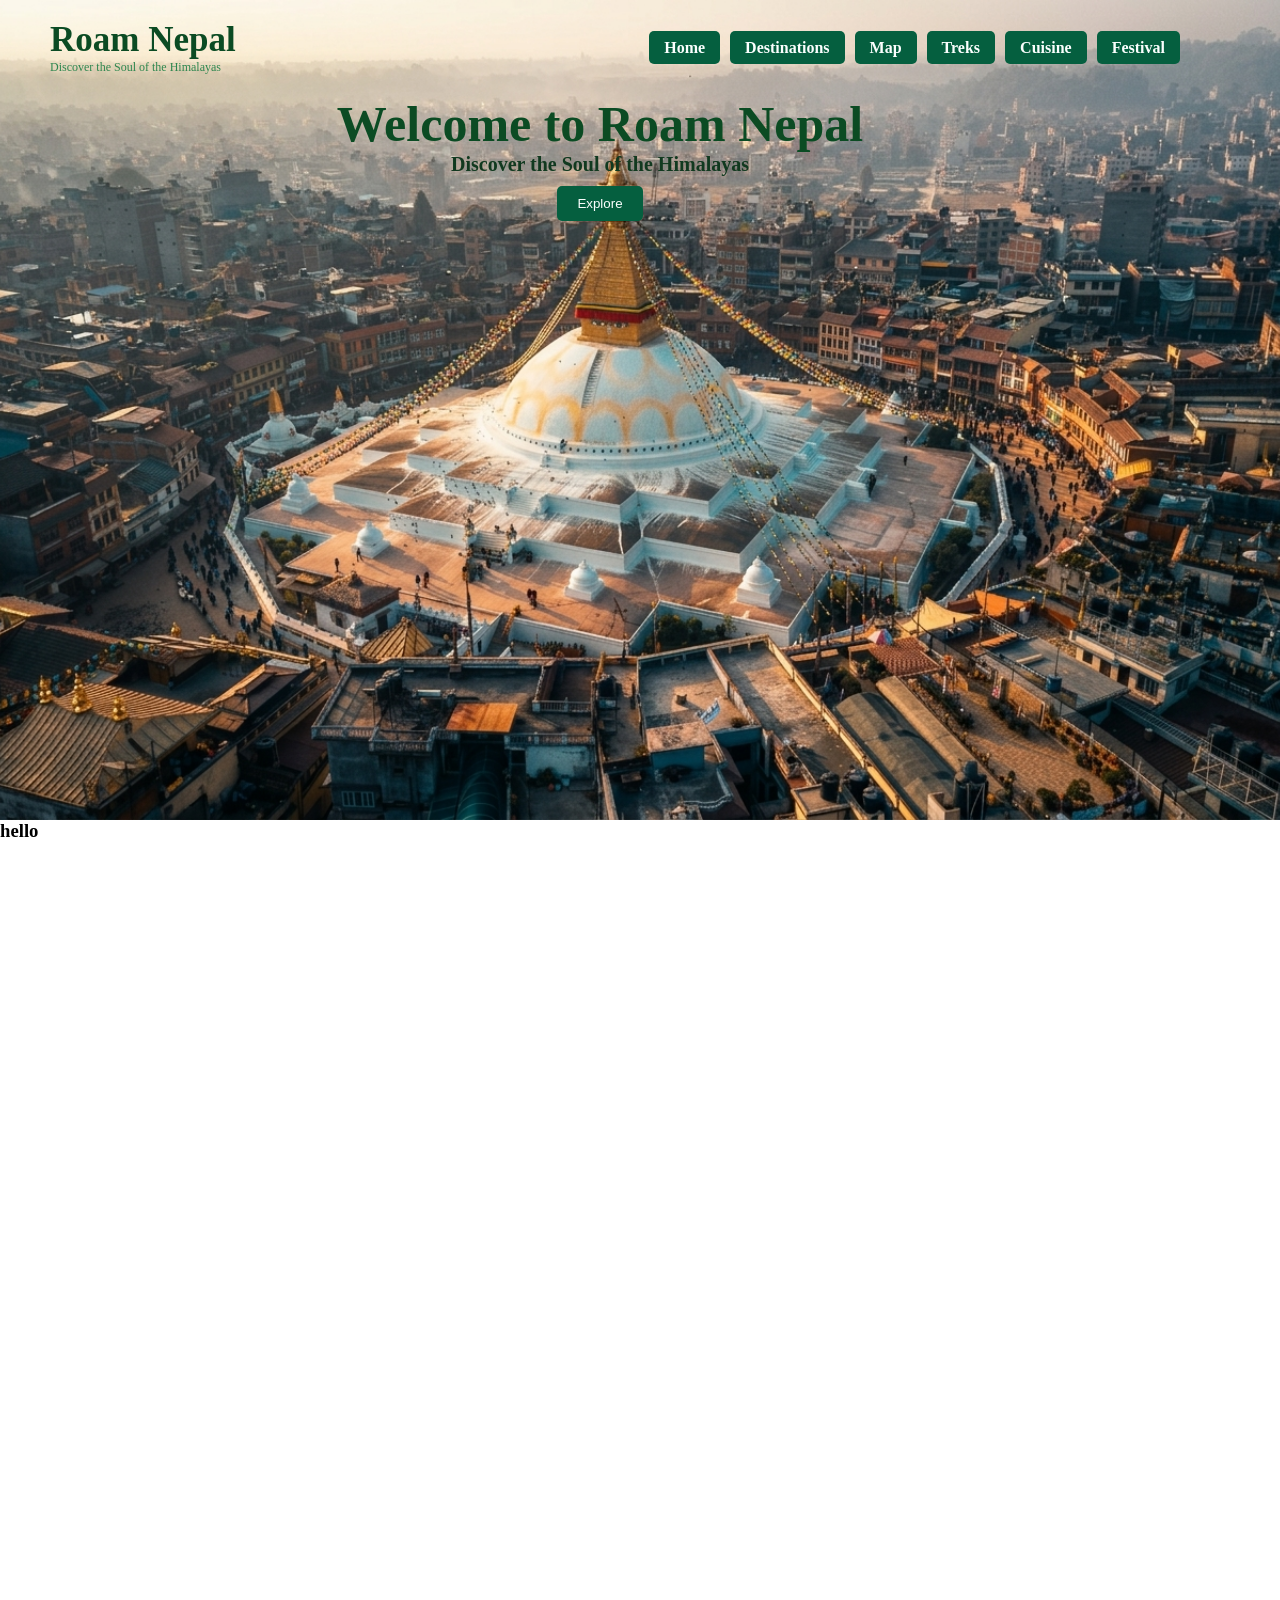
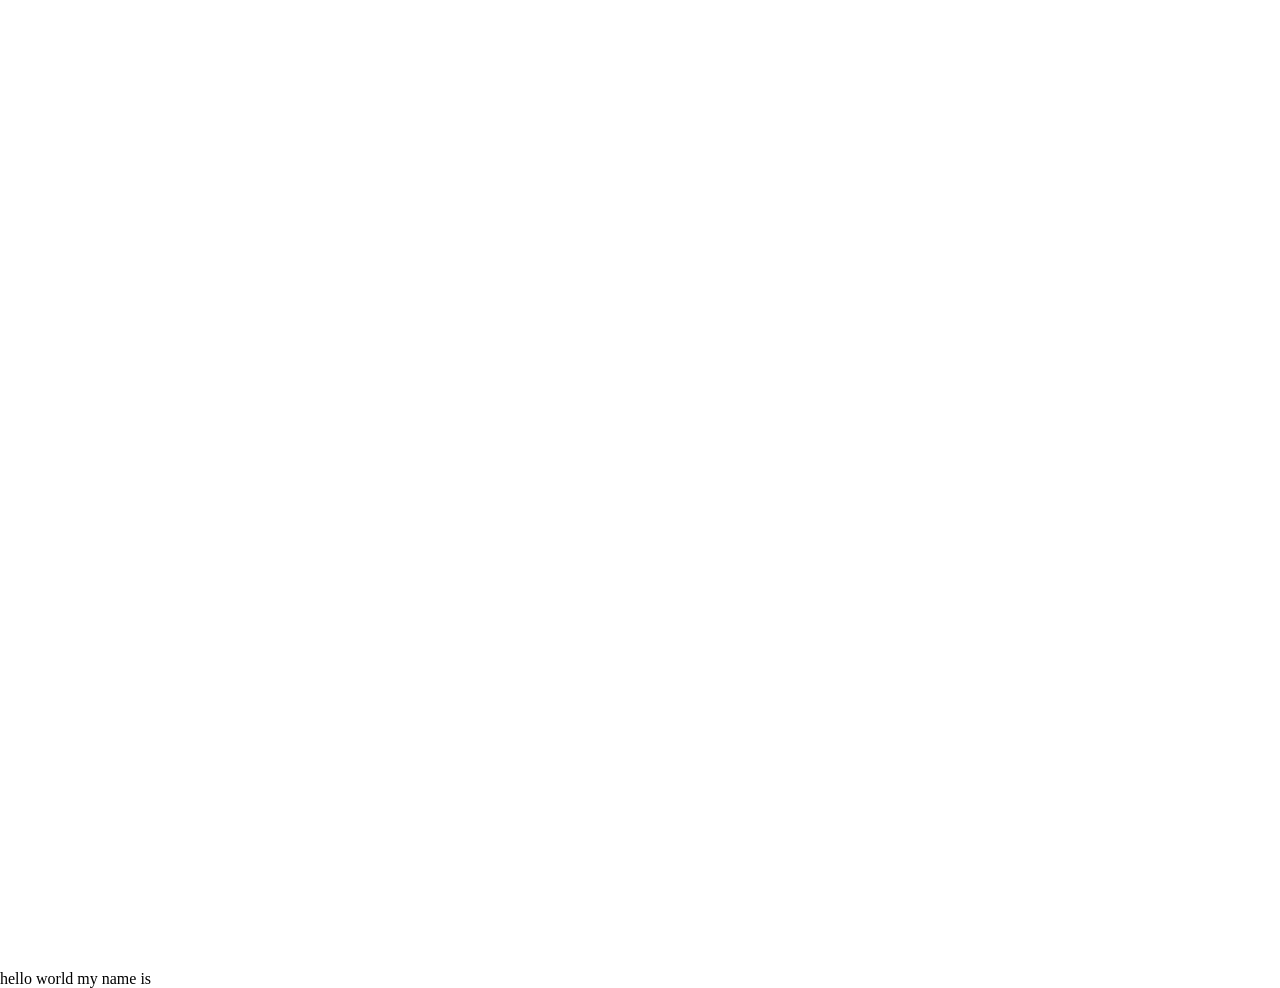
==== index.html @ da7bcc4a "hero section done" ====
<html lang="en">

<head>
  <meta charset="UTF-8">
  <meta name="viewport" content="width=device-width, initial-scale=1.0">
  <title>Roam Nepal</title>
  <link rel="stylesheet" href="style.css">
</head>

<body>
  <main class="Main-section">

    <section class="Nav">

      <nav>
        <div class="Nav_title">
          <h1 class="Nav_title_Name">Roam Nepal</h1>
          <p class="Nav_title_description">Discover the Soul of the Himalayas</p>
        </div>
        <div class="Nav_links_container">
          <ul class="Nav_links">
            <li class="link"><a href="#">Home</a></li>
            <li class="link"><a href="#">Destinations</a></li>
            <li class="link"><a href="#">Map</a></li>
            <li class="link"> <a href="#">Treks</a></li>
            <li class="link"><a href="#">Cuisine</a></li>
            <li class="link"><a href="#">Festival</a></li>
          </ul>
        </div>
      </nav>

    </section>
    <section class="Hero_section">
      <div class="Hero_section_content">
        <h1 class="Hero_section_title">Welcome to Roam Nepal</h1>
        <p class="Hero_section_description">Discover the Soul of the Himalayas</p>
        <button class="Explore_button">Explore</button>

      </div>


    </section>

  </main>


     

  <section class="category">
    <div>
      <h3>hello</h3>
      

    </div>

  </section>
  <br> <br> <br> <br>
  <br> <br> <br> <br>
  <br> <br> <br> <br>
  <br> <br> <br> <br>

  <br> <br> <br> <br>
  <br> <br> <br> <br>
  <br> <br> <br> <br>
  <br> <br> <br> <br>

  <br> <br> <br> <br>
  <br> <br> <br> <br>
  <br> <br> <br> <br>
  <br> <br> <br> <br>

  <br> <br> <br> <br>
  <br> <br> <br> <br>
  <br> <br> <br> <br>
  <br> <br> <br> <br>


  <br> <br> <br> <br>
  <br> <br> <br> <br>
  <br> <br> <br> <br>
  <br> <br> <br> <br>

  <br> <br> <br> <br>
  <br> <br> <br> <br>
  <br> <br> <br> <br>
  <br> <br> <br> <br>
  <p> hello world my name is</p>
</body>

</html>
---- style.css ----
* {
    margin: 0;
    padding: 0;
    box-sizing: border-box;
}
body {
    
    
}
.Main-section{
    background-image: url(images/Gemini_Generated_Image_9p3tyl9p3tyl9p3t.png);
        background-size: cover;
        background-position: center;
         height: 820px;
        

        
       
}
nav {
     display: flex;
     justify-content: space-between;
     align-items: center;
     padding: 20px 50px;

 }
 .Nav_title{
    display: flex;
    flex-direction: column;
    align-items: left;
    gap: 0px;
  
     

 }
 .Nav_title_Name {
     font-size: 35px;
     color: #0b4b23;
 }

 .Nav_title_description {
  
     font-size: 12px;
     color: #2d864e;
 }


 .Nav_links {
     display: flex;
     gap: 10px;
     list-style: none;
     padding-right: 50px;
 }

 .Nav_links a {
     font-weight: bold;
     padding: 8px 15px;
     background-color: #055f3f;
     color: #fbfffe;
     text-decoration: none;
     border-radius: 5px;
     transition: 0.5s;
 }

 .Nav_links a:hover {
    color: #5caa79;
     background-color: #034931;
 }
 .Hero_section {
     display: flex;
     flex-direction: column;
     align-items: center;
     justify-content: center;
     
     max-width: 1200px;
     
    
 }
 .Hero_section_title {
     font-size: 50px;
     color: #0b4b23;
     text-align: center;
     margin-bottom: 0px;
     font-weight: bold;
 }
 .Hero_section_description {
     font-size: 20px;
    font-weight: bold;
     color: #11391f;
     text-align: center;
     margin-bottom: 10px;
 }
 .Hero_section_content {
     display: flex;
     flex-direction: column;
     align-items: center;
     gap: 0px;
 }
.Explore_button {
     padding: 10px 20px;
    button-size: 20px;
     background-color: #055f3f;
     color: #fbfffe;
     border: none;
     border-radius: 5px;
     cursor: pointer;
     transition: 0.5s;
 }

 .Explore_button:hover {
    color: #5caa79;
     background-color: #034931;
 }
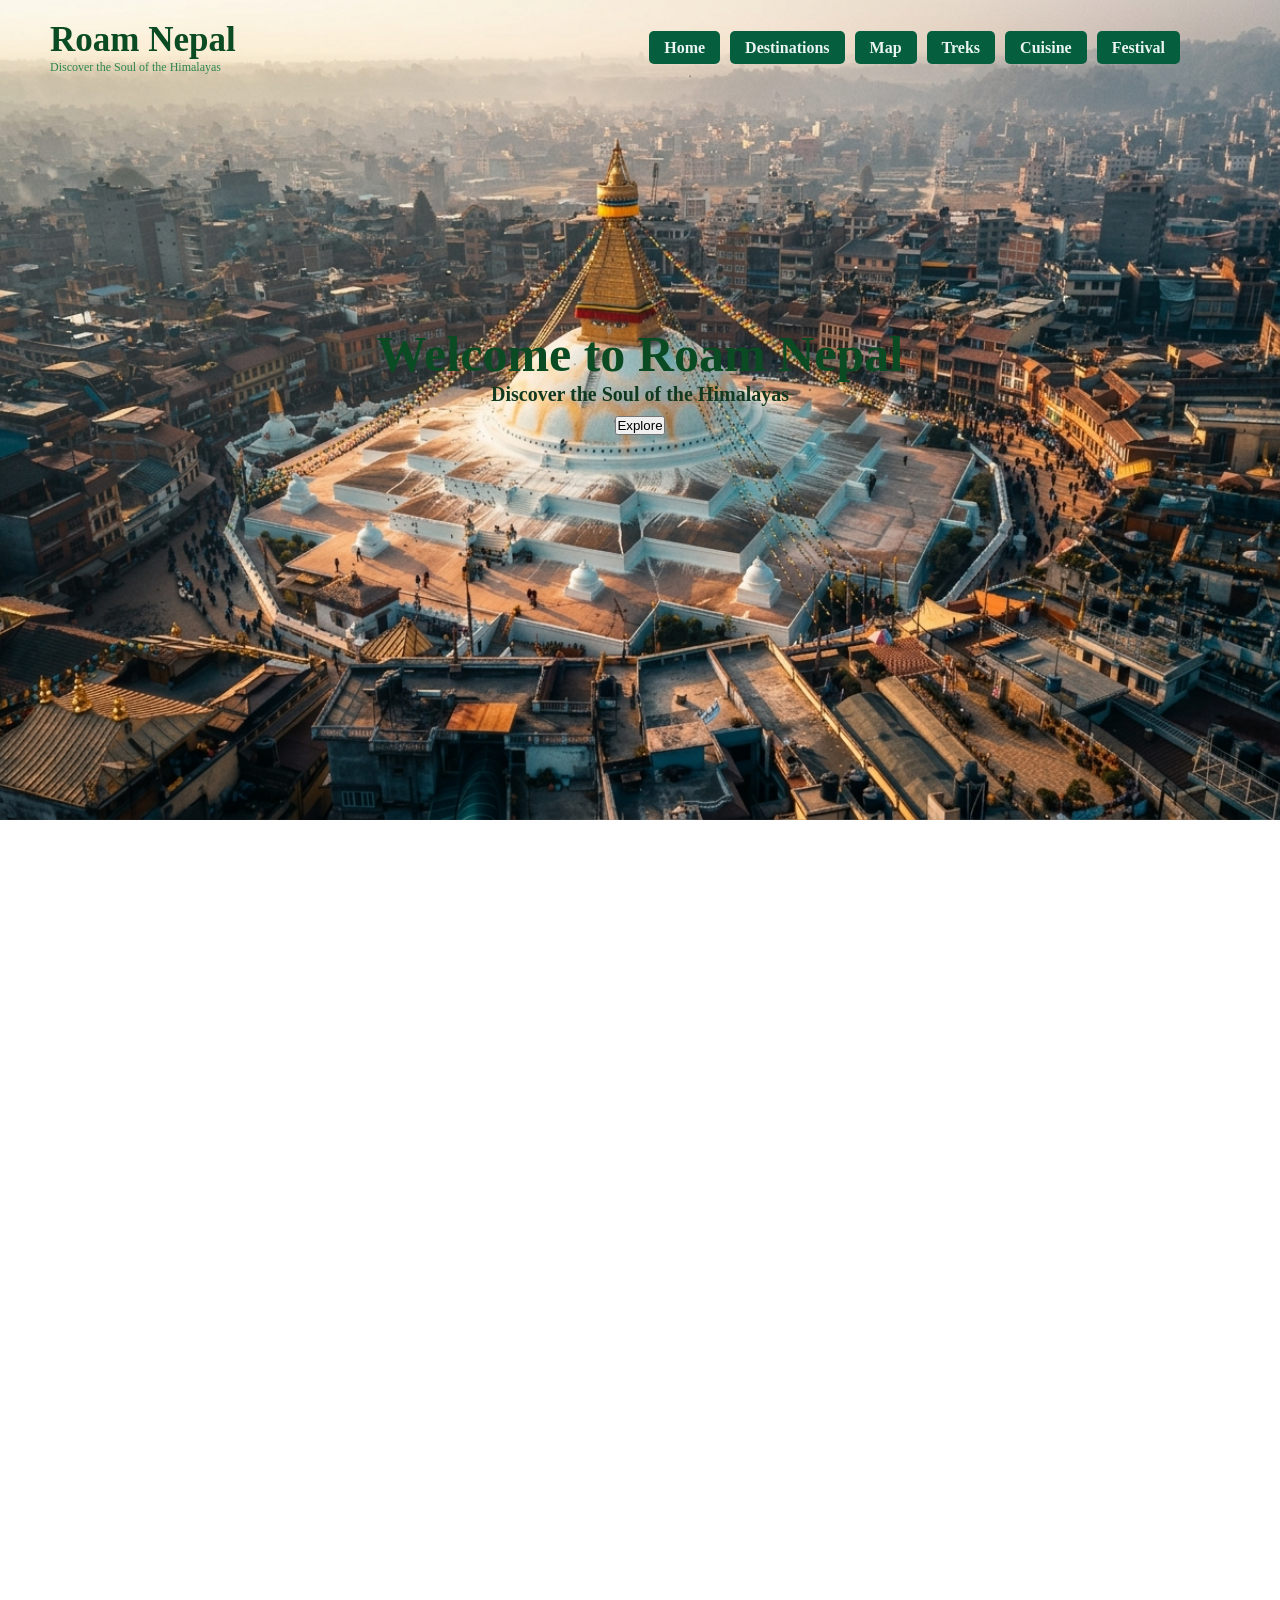
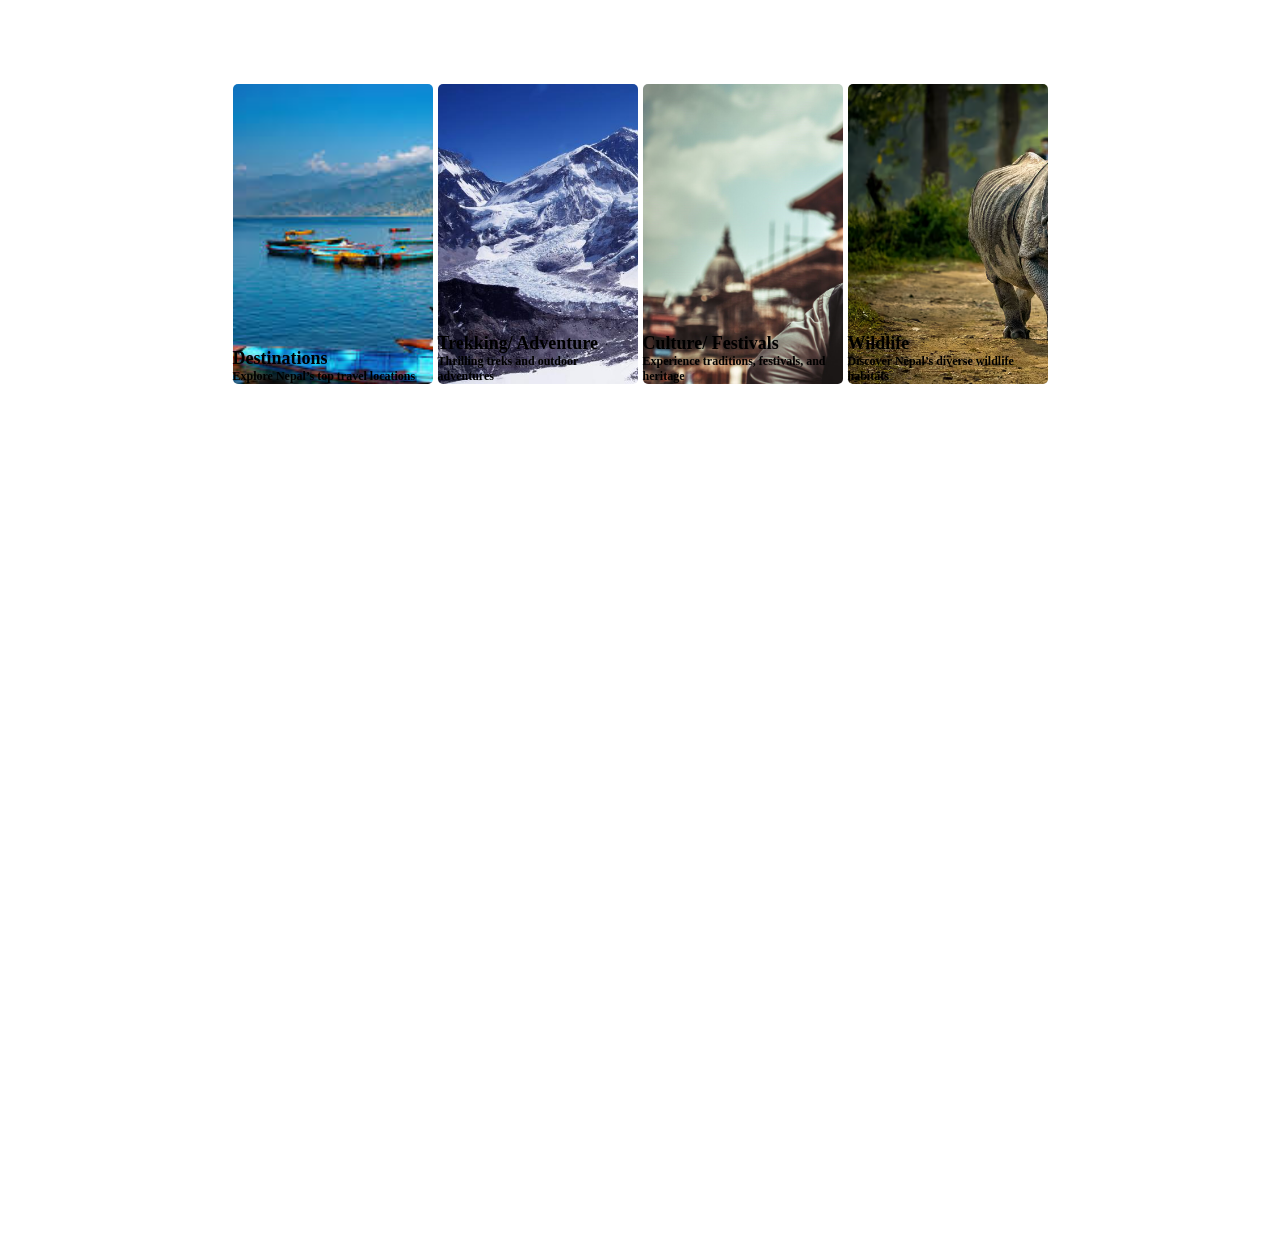
==== commit 6576362f: "categories...." ====
--- a/index.html
+++ b/index.html
@@ -8,14 +8,14 @@
 </head>
 
 <body>
-  <main class="Main-section">
+  <main class="main-section">
 
-    <section class="Nav">
+    <section class="nav">
 
       <nav>
-        <div class="Nav_title">
-          <h1 class="Nav_title_Name">Roam Nepal</h1>
-          <p class="Nav_title_description">Discover the Soul of the Himalayas</p>
+        <div class="nav_title">
+          <h1 class="nav_title_name">Roam Nepal</h1>
+          <p class="nav_title_description">Discover the Soul of the Himalayas</p>
         </div>
         <div class="Nav_links_container">
           <ul class="Nav_links">
@@ -30,61 +30,83 @@
       </nav>
 
     </section>
-    <section class="Hero_section">
-      <div class="Hero_section_content">
-        <h1 class="Hero_section_title">Welcome to Roam Nepal</h1>
-        <p class="Hero_section_description">Discover the Soul of the Himalayas</p>
-        <button class="Explore_button">Explore</button>
+    <section class="hero_section">
+      <div class="hero_section_content">
+        <h1 class="hero_section_title">Welcome to Roam Nepal</h1>
+        <p class="hero_section_description">Discover the Soul of the Himalayas</p>
+        <button class="hxplore_button">Explore</button>
 
       </div>
+    </section>
+  </main>
+      <br> <br> <br> <br>
+    <br> <br> <br> <br>
+    <br> <br> <br> <br>
+    <br> <br> <br> <br>
+
+    <br> <br> <br> <br>
+    <br> <br> <br> <br>
+    <br> <br> <br> <br>
+    <br> <br> <br> <br>
+
+    <br> <br> <br> <br>
+    <br> <br> <br> <br>
+    <br> <br> <br> <br>
+    <br> <br> <br> <br>
+
+   
+
+   <section class="explore_by_category">
+      <div class="category_1">
+        <div class="category_text">
+          <h1> Destinations</h1>
+          <p> Explore Nepal’s top travel locations</p>
 
 
+        </div>
+        
+      </div>
+      <div class="category_2">
+        <div class="category_text">
+           <h1>Trekking/ Adventure</h1>
+           <p> Thrilling treks and outdoor adventures </p>
+
+        </div>
+       
+      </div>
+      <div class="category_3">
+        <div class="category_text">
+          <h1> Culture/ Festivals </h1>
+          <p>Experience traditions, festivals, and heritage</p>
+
+        </div>
+        
+      </div>
+      <div class="category_4">
+        <div class="category_text">
+          <h1> Wildlife </h1>
+          <p> Discover Nepal’s diverse wildlife habitats</p>
+
+        </div>
+        
+      </div>
+
     </section>
+          <br> <br> <br> <br>
+    <br> <br> <br> <br>
+    <br> <br> <br> <br>
+    <br> <br> <br> <br>
 
-  </main>
+    <br> <br> <br> <br>
+    <br> <br> <br> <br>
+    <br> <br> <br> <br>
+    <br> <br> <br> <br>
 
+    <br> <br> <br> <br>
+    <br> <br> <br> <br>
+    <br> <br> <br> <br>
+    <br> <br> <br> <br>
 
-     
-
-  <section class="category">
-    <div>
-      <h3>hello</h3>
-      
-
-    </div>
-
-  </section>
-  <br> <br> <br> <br>
-  <br> <br> <br> <br>
-  <br> <br> <br> <br>
-  <br> <br> <br> <br>
-
-  <br> <br> <br> <br>
-  <br> <br> <br> <br>
-  <br> <br> <br> <br>
-  <br> <br> <br> <br>
-
-  <br> <br> <br> <br>
-  <br> <br> <br> <br>
-  <br> <br> <br> <br>
-  <br> <br> <br> <br>
-
-  <br> <br> <br> <br>
-  <br> <br> <br> <br>
-  <br> <br> <br> <br>
-  <br> <br> <br> <br>
-
-
-  <br> <br> <br> <br>
-  <br> <br> <br> <br>
-  <br> <br> <br> <br>
-  <br> <br> <br> <br>
-
-  <br> <br> <br> <br>
-  <br> <br> <br> <br>
-  <br> <br> <br> <br>
-  <br> <br> <br> <br>
-  <p> hello world my name is</p>
 </body>
 
 </html>
--- a/style.css
+++ b/style.css
@@ -9,7 +9,7 @@
     
     
 }
-.Main-section{
+.main-section{
     background-image: url(images/Gemini_Generated_Image_9p3tyl9p3tyl9p3t.png);
         background-size: cover;
         background-position: center;
@@ -26,7 +26,7 @@
      padding: 20px 50px;
 
  }
- .Nav_title{
+ .nav_title{
     display: flex;
     flex-direction: column;
     align-items: left;
@@ -35,83 +35,135 @@
      
 
  }
- .Nav_title_Name {
+ .nav_title_name {
      font-size: 35px;
      color: #0b4b23;
  }
 
- .Nav_title_description {
+ .nav_title_description {
   
      font-size: 12px;
      color: #2d864e;
  }
 
 
- .Nav_links {
+ .nav_links {
      display: flex;
      gap: 10px;
      list-style: none;
      padding-right: 50px;
  }
 
- .Nav_links a {
+ .nav_links a {
      font-weight: bold;
      padding: 8px 15px;
      background-color: #055f3f;
-     color: #fbfffe;
+     color: #eaf5f3;
      text-decoration: none;
      border-radius: 5px;
      transition: 0.5s;
  }
 
- .Nav_links a:hover {
-    color: #5caa79;
+ .nav_links a:hover {
+    color: #000502;
      background-color: #034931;
  }
- .Hero_section {
+ .hero_section {
      display: flex;
      flex-direction: column;
      align-items: center;
      justify-content: center;
-     
+     padding: 230px;
      max-width: 1200px;
+     margin: auto;
      
     
  }
- .Hero_section_title {
+ .hero_section_title {
      font-size: 50px;
      color: #0b4b23;
      text-align: center;
      margin-bottom: 0px;
      font-weight: bold;
  }
- .Hero_section_description {
+ .hero_section_description {
      font-size: 20px;
     font-weight: bold;
      color: #11391f;
      text-align: center;
      margin-bottom: 10px;
  }
- .Hero_section_content {
+ .hero_section_content {
      display: flex;
      flex-direction: column;
      align-items: center;
      gap: 0px;
  }
-.Explore_button {
+.explore_button {
      padding: 10px 20px;
-    button-size: 20px;
+    
      background-color: #055f3f;
-     color: #fbfffe;
+     color: #c8ece2;
      border: none;
      border-radius: 5px;
      cursor: pointer;
      transition: 0.5s;
  }
 
- .Explore_button:hover {
+ .explore_button:hover {
     color: #5caa79;
      background-color: #034931;
  }
+.explore_by_category{
+    display: grid;
+    grid-template-columns: 200px 200px 200px 200px;
+    height: 300px;
+    gap: 5px;
+    max-width: 1200px;
+    margin: auto;
+    justify-content: center;
 
+}
 
+.category_1{
+    position: relative;
+
+    background-image: url(images/destination.jpeg) ;
+    background-size: cover;
+    background-repeat: no-repeat;
+    border-radius: 5px;
+
+}
+.category_2{
+    position: relative;
+
+    background-image: url(images/Mountain.jpg);
+    background-size: cover;
+    background-repeat: no-repeat;
+    border-radius: 5px;
+
+}
+.category_3{
+    position: relative;
+    background-image: url(images/culture\ and\ heritage...jpg);
+    background-size: cover;
+    background-repeat: no-repeat;
+    border-radius: 5px;
+}
+.category_4{
+    position: relative;
+      background-image: url(images/Wildlife\ &\ Nature.avif);
+    background-size: cover;
+    background-repeat: no-repeat;
+    border-radius: 5px;
+    
+}
+.category_text{
+    position: absolute;
+    justify-content: center;
+    bottom: 0px;
+    color: z#9f6050;
+    font-weight: bold;
+    font-size: 12px;
+    
+}
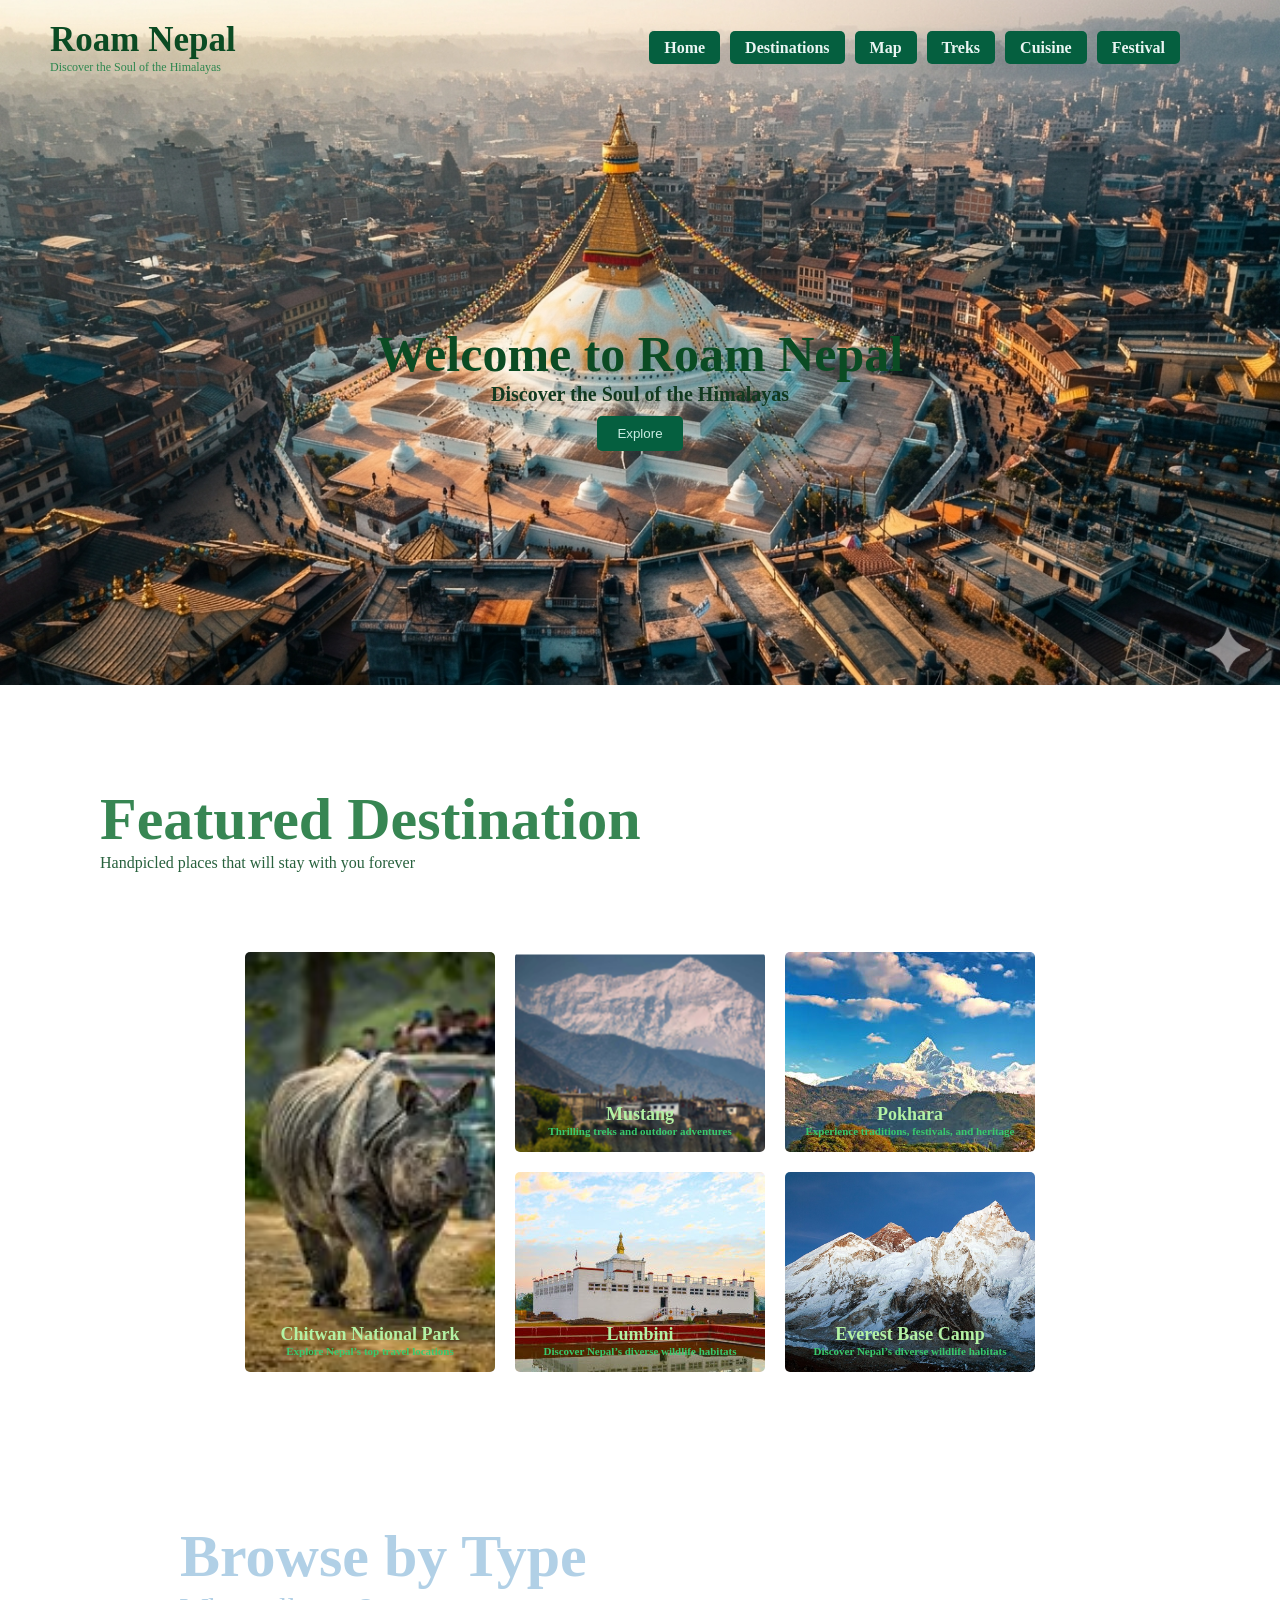
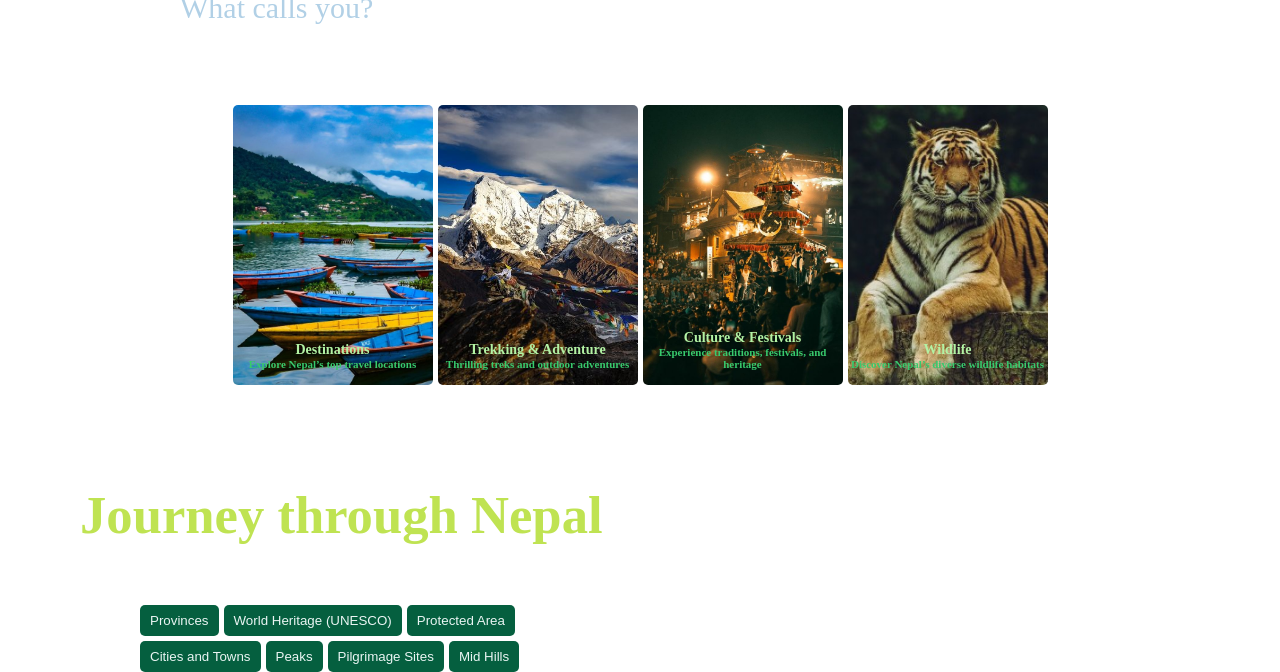
==== commit d4568900: "featured destinations and journey through nepal section" ====
--- a/index.html
+++ b/index.html
@@ -17,8 +17,8 @@
           <h1 class="nav_title_name">Roam Nepal</h1>
           <p class="nav_title_description">Discover the Soul of the Himalayas</p>
         </div>
-        <div class="Nav_links_container">
-          <ul class="Nav_links">
+        <div class="nav_links_container">
+          <ul class="nav_links">
             <li class="link"><a href="#">Home</a></li>
             <li class="link"><a href="#">Destinations</a></li>
             <li class="link"><a href="#">Map</a></li>
@@ -34,78 +34,142 @@
       <div class="hero_section_content">
         <h1 class="hero_section_title">Welcome to Roam Nepal</h1>
         <p class="hero_section_description">Discover the Soul of the Himalayas</p>
-        <button class="hxplore_button">Explore</button>
+        <button class="explore_button">Explore</button>
 
       </div>
     </section>
   </main>
-      <br> <br> <br> <br>
-    <br> <br> <br> <br>
-    <br> <br> <br> <br>
-    <br> <br> <br> <br>
 
-    <br> <br> <br> <br>
-    <br> <br> <br> <br>
-    <br> <br> <br> <br>
-    <br> <br> <br> <br>
 
-    <br> <br> <br> <br>
-    <br> <br> <br> <br>
-    <br> <br> <br> <br>
-    <br> <br> <br> <br>
+  </section>
+  <section class="featured_destinations_container">
+    <div class="featured_destination_main_text">
+      <h1>
+        Featured Destination
+      </h1>
+      <p> Handpicled places that will stay with you forever </p>
 
-   
+    </div>
+    <div class="featured_destinations">
 
-   <section class="explore_by_category">
-      <div class="category_1">
-        <div class="category_text">
-          <h1> Destinations</h1>
+      <div class="featured_destinations_1">
+        <div class="featured_destinations_text">
+          <h1> Chitwan National Park</h1>
           <p> Explore Nepal’s top travel locations</p>
 
 
         </div>
-        
+
       </div>
-      <div class="category_2">
-        <div class="category_text">
-           <h1>Trekking/ Adventure</h1>
-           <p> Thrilling treks and outdoor adventures </p>
+      <div class="featured_destinations_2">
+        <div class="featured_destinations_text">
+          <h1>Mustang</h1>
+          <p> Thrilling treks and outdoor adventures </p>
 
         </div>
-       
+
       </div>
-      <div class="category_3">
-        <div class="category_text">
-          <h1> Culture/ Festivals </h1>
+      <div class="featured_destinations_3">
+        <div class="featured_destinations_text">
+          <h1> Pokhara </h1>
           <p>Experience traditions, festivals, and heritage</p>
 
         </div>
-        
+
       </div>
-      <div class="category_4">
-        <div class="category_text">
-          <h1> Wildlife </h1>
+      <div class="featured_destinations_4">
+        <div class="featured_destinations_text">
+          <h1> Lumbini </h1>
           <p> Discover Nepal’s diverse wildlife habitats</p>
 
         </div>
-        
+
+      </div>
+      <div class="featured_destinations_5">
+        <div class="featured_destinations_text">
+          <h1> Everest Base Camp </h1>
+          <p> Discover Nepal’s diverse wildlife habitats</p>
+
+        </div>
+
+      </div>
+
+
+
+    </div>
+
+  </section>
+  <section class="explore_main_container">
+    <section class="explore_by_category">
+      <div class="explore_main_text">
+        <h1>
+          Browse by Type
+        </h1>
+        <p> What calls you? </p>
+
+      </div>
+      <div class="categories">
+        <div class="category_1">
+          <div class="category_text">
+            <h1> Destinations</h1>
+            <p> Explore Nepal’s top travel locations</p>
+
+
+          </div>
+
+        </div>
+        <div class="category_2">
+          <div class="category_text">
+            <h1>Trekking & Adventure</h1>
+            <p> Thrilling treks and outdoor adventures </p>
+
+          </div>
+
+        </div>
+        <div class="category_3">
+          <div class="category_text">
+            <h1> Culture & Festivals </h1>
+            <p>Experience traditions, festivals, and heritage</p>
+
+          </div>
+
+        </div>
+        <div class="category_4">
+          <div class="category_text">
+            <h1> Wildlife </h1>
+            <p> Discover Nepal’s diverse wildlife habitats</p>
+
+          </div>
+
+        </div>
+
+
       </div>
 
     </section>
-          <br> <br> <br> <br>
-    <br> <br> <br> <br>
-    <br> <br> <br> <br>
-    <br> <br> <br> <br>
+    <section class="journey_through_nepal">
+      <div class="journey_through_nepal_main_text">
+        <h3> Journey through Nepal</h3>
+      </div>
+      <div class="journey_through_nepal_buttons_container">
 
-    <br> <br> <br> <br>
-    <br> <br> <br> <br>
-    <br> <br> <br> <br>
-    <br> <br> <br> <br>
+        <button type="button" class="journey_through_nepal_buttons">Provinces</button>
+        <button type="button" class="journey_through_nepal_buttons">World Heritage (UNESCO)</button>
+        <button type="button" class="journey_through_nepal_buttons"> Protected Area</button>
+        <button type="button" class="journey_through_nepal_buttons">Cities and Towns</button>
+        <button type="button" class="journey_through_nepal_buttons">Peaks</button>
+        <button type="button" class="journey_through_nepal_buttons"> Pilgrimage Sites</button>
+        <button type="button" class="journey_through_nepal_buttons">Mid Hills</button>
 
-    <br> <br> <br> <br>
-    <br> <br> <br> <br>
-    <br> <br> <br> <br>
-    <br> <br> <br> <br>
+
+
+
+      </div>
+
+
+    </section>
+
+
 
 </body>
 
--- a/style.css
+++ b/style.css
@@ -1,169 +1,378 @@
-
-
 * {
     margin: 0;
     padding: 0;
     box-sizing: border-box;
 }
-body {
-    
-    
-}
-.main-section{
+
+body {}
+
+.main-section {
     background-image: url(images/Gemini_Generated_Image_9p3tyl9p3tyl9p3t.png);
-        background-size: cover;
-        background-position: center;
-         height: 820px;
-        
-
-        
-       
-}
+    background-size: cover;
+    background-position: center;
+    height: 685px;
+
+
+
+
+}
+
 nav {
-     display: flex;
-     justify-content: space-between;
-     align-items: center;
-     padding: 20px 50px;
-
- }
- .nav_title{
+    display: flex;
+    justify-content: space-between;
+    align-items: center;
+    padding: 20px 50px;
+
+}
+
+.nav_title {
     display: flex;
     flex-direction: column;
     align-items: left;
     gap: 0px;
-  
-     
-
- }
- .nav_title_name {
-     font-size: 35px;
-     color: #0b4b23;
- }
-
- .nav_title_description {
-  
-     font-size: 12px;
-     color: #2d864e;
- }
-
-
- .nav_links {
-     display: flex;
-     gap: 10px;
-     list-style: none;
-     padding-right: 50px;
- }
-
- .nav_links a {
-     font-weight: bold;
-     padding: 8px 15px;
-     background-color: #055f3f;
-     color: #eaf5f3;
-     text-decoration: none;
-     border-radius: 5px;
-     transition: 0.5s;
- }
-
- .nav_links a:hover {
-    color: #000502;
-     background-color: #034931;
- }
- .hero_section {
-     display: flex;
-     flex-direction: column;
-     align-items: center;
-     justify-content: center;
-     padding: 230px;
-     max-width: 1200px;
-     margin: auto;
-     
-    
- }
- .hero_section_title {
-     font-size: 50px;
-     color: #0b4b23;
-     text-align: center;
-     margin-bottom: 0px;
-     font-weight: bold;
- }
- .hero_section_description {
-     font-size: 20px;
-    font-weight: bold;
-     color: #11391f;
-     text-align: center;
-     margin-bottom: 10px;
- }
- .hero_section_content {
-     display: flex;
-     flex-direction: column;
-     align-items: center;
-     gap: 0px;
- }
+
+
+
+}
+
+.nav_title_name {
+    font-size: 35px;
+    color: #0b4b23;
+}
+
+.nav_title_description {
+
+    font-size: 12px;
+    color: #2d864e;
+}
+
+
+.nav_links {
+    display: flex;
+    gap: 10px;
+    list-style: none;
+    padding-right: 50px;
+}
+
+.nav_links a {
+    font-weight: bold;
+    padding: 8px 15px;
+    background-color: #055f3f;
+    color: #eaf5f3;
+    text-decoration: none;
+    border-radius: 5px;
+    transition: 0.5s;
+}
+
+.nav_links a:hover {
+    color: #f8fc6b;
+    background-color: #034931;
+}
+
+.hero_section {
+    display: flex;
+    flex-direction: column;
+    align-items: center;
+    justify-content: center;
+    padding: 230px;
+    max-width: 1200px;
+    margin: auto;
+
+
+}
+
+.hero_section_title {
+    font-size: 50px;
+    color: #0b4b23;
+    text-align: center;
+    margin-bottom: 0px;
+    font-weight: bold;
+}
+
+.hero_section_description {
+    font-size: 20px;
+    font-weight: bold;
+    color: #11391f;
+    text-align: center;
+    margin-bottom: 10px;
+}
+
+.hero_section_content {
+    display: flex;
+    flex-direction: column;
+    align-items: center;
+    gap: 0px;
+}
+
 .explore_button {
-     padding: 10px 20px;
-    
-     background-color: #055f3f;
-     color: #c8ece2;
-     border: none;
-     border-radius: 5px;
-     cursor: pointer;
-     transition: 0.5s;
- }
-
- .explore_button:hover {
+    padding: 10px 20px;
+
+    background-color: #055f3f;
+    color: #c8ece2;
+    border: none;
+    border-radius: 5px;
+    cursor: pointer;
+    transition: 0.5s;
+
+}
+
+.explore_button:hover {
     color: #5caa79;
-     background-color: #034931;
- }
-.explore_by_category{
+    background-color: #034931;
+}
+
+
+
+.featured_destinations {
+    display: grid;
+    /* grid-template-columns:320px 250px 250px 250px;
+    grid-template-rows: 300px 300px ; */
+    grid-template-rows: repeat(2, 200px);
+    grid-template-columns: repeat(3, 250px);
+
+    gap: 20px;
+    max-width: 1200px;
+    margin: auto;
+    justify-content: center;
+    margin-top: 80px;
+
+
+
+}
+
+.featured_destinations_1 {
+    grid-row: 1 / 3;
+    grid-column: 1 / 2;
+    position: relative;
+    background-image: url(images/chitwannationalpark.jpg);
+    background-size: cover;
+    background-repeat: no-repeat;
+    border-radius: 5px;
+
+}
+
+.featured_destinations_2 {
+    grid-row: 1 / 2;
+    grid-column: 2 / 3;
+
+    position: relative;
+    background-image: url(images/mustang.webp);
+    background-size: cover;
+    background-repeat: no-repeat;
+    border-radius: 5px;
+
+}
+
+.featured_destinations_3 {
+    grid-row: 1 / 2;
+    grid-column: 3 / 4;
+    position: relative;
+    background-image: url(images/pokhara.jpg  );
+    background-size: cover;
+    background-repeat: no-repeat;
+    border-radius: 5px;
+}
+
+.featured_destinations_4 {
+    grid-row: 2 / 3;
+    grid-column: 2 / 3;
+    position: relative;
+    background-image: url(images/Lumbini.jpg);
+    background-size: cover;
+    background-repeat: no-repeat;
+    border-radius: 5px;
+
+}
+
+.featured_destinations_5 {
+    grid-row: 2 / 3;
+    grid-column: 3 / 4;
+    position: relative;
+    background-image: url(images/everest.jpg);
+    background-size: cover;
+    background-repeat: no-repeat;
+    border-radius: 5px;
+
+}
+
+.featured_destinations_text {
+    position: absolute;
+    width: 100%;
+    text-align: center;
+    bottom: 15px;
+    color: #b3f2a4;
+    font-weight: bold;
+    font-size: 12px;
+
+
+}
+
+.featured_destinations_text p {
+    text-decoration: solid 1px black;
+    color: #38ca6d;
+    font-size: 11px;
+
+}
+
+.featured_destination_main_text {
+    margin-top: 100px;
+    margin-left: 100px;
+
+}
+
+.featured_destination_main_text h1 {
+    font-weight: bold;
+    color: #378653;
+    font-size: 60px;
+
+
+}
+
+.featured_destination_main_text p {
+    font-size: 16px;
+    color: #27613d;
+
+}
+
+.explore_by_category {
+    display: flex;
+    flex-direction: column;
+
+
+
+}
+
+.categories {
     display: grid;
     grid-template-columns: 200px 200px 200px 200px;
-    height: 300px;
+    height: 280px;
     gap: 5px;
     max-width: 1200px;
     margin: auto;
     justify-content: center;
 
-}
-
-.category_1{
-    position: relative;
-
-    background-image: url(images/destination.jpeg) ;
-    background-size: cover;
-    background-repeat: no-repeat;
-    border-radius: 5px;
-
-}
-.category_2{
-    position: relative;
-
-    background-image: url(images/Mountain.jpg);
-    background-size: cover;
-    background-repeat: no-repeat;
-    border-radius: 5px;
-
-}
-.category_3{
-    position: relative;
-    background-image: url(images/culture\ and\ heritage...jpg);
-    background-size: cover;
-    background-repeat: no-repeat;
-    border-radius: 5px;
-}
-.category_4{
-    position: relative;
-      background-image: url(images/Wildlife\ &\ Nature.avif);
-    background-size: cover;
-    background-repeat: no-repeat;
-    border-radius: 5px;
+
+
+}
+
+.category_1 {
+    position: relative;
+    background-image: url(images/destination.jpeg);
+    background-size: cover;
+    background-repeat: no-repeat;
+    border-radius: 5px;
+
+}
+
+.category_2 {
+    position: relative;
+
+    background-image: url(images/download.jpeg);
+    background-size: cover;
+    background-repeat: no-repeat;
+    border-radius: 5px;
+
+}
+
+.category_3 {
+    position: relative;
+    background-image: url(images/Discover\ the\ Enchantment\ of\ Nepal_\ 15\ Must-Visit\ Tourist\ Attractions.jpeg  );
+    background-size: cover;
+    background-repeat: no-repeat;
+    border-radius: 5px;
+}
+
+.category_4 {
+    position: relative;
+    background-image: url(images/bengal-tiger-1024x683.jpg);
+    background-size: cover;
+    background-repeat: no-repeat;
+    border-radius: 5px;
+
+}
+
+.category_text {
+    position: absolute;
+    width: 100%;
+    text-align: center;
+    bottom: 15px;
+    color: #b3f2a4;
+    font-weight: bold;
+    font-size: 12px;
+
+
+}
+
+.category_text p {
+    text-decoration: solid 1px black;
+    color: #38ca6d;
+    font-size: 11px;
+
+}
+
+
+
+.explore_main_text {
+    padding-left: 180px;
+    align-items: left;
+    padding-top: 150px;
+    padding-bottom: 80px;
+    display: flex;
+    flex-direction: column;
+}
+
+.explore_main_text h1 {
+    color: #b1d0e6;
+    font-size: 60px;
+}
+
+.explore_main_text p {
+    color: #b1d0e6;
+    font-size: 30px;
+}
+
+.explore_main_container {
+    height: 720px;
+}
+
+.journey_through_nepal {
     
 }
-.category_text{
-    position: absolute;
-    justify-content: center;
-    bottom: 0px;
-    color: z#9f6050;
-    font-weight: bold;
-    font-size: 12px;
-    
+
+.journey_through_nepal_main_text {
+
+    margin: 100px 0px 60px 80px;
+    font-weight: bold;
+    font-size: 45px;
+    color: #bfe352;
+}
+
+.journey_through_nepal_buttons_container {
+    margin-left: 140px;
+    display: flex;
+    flex-wrap: wrap;
+    justify-content: flex-start;
+    margin-top: 40px;
+    gap: 5px;
+    max-width: 500px
+}
+
+.journey_through_nepal_buttons {
+
+    flex: 0 0 auto;
+
+    padding: 8px 10px;
+    background-color: #055f3f;
+    color: #eaf5f3;
+    border: none;
+    border-radius: 5px;
+    cursor: pointer;
+    transition: 0.3s;
+    text-align: center;
+    white-space: nowrap;
+
+}
+.journey_through_nepal_buttons:hover{
+    background-color: #034931;
+    color: #bfe352;
 }
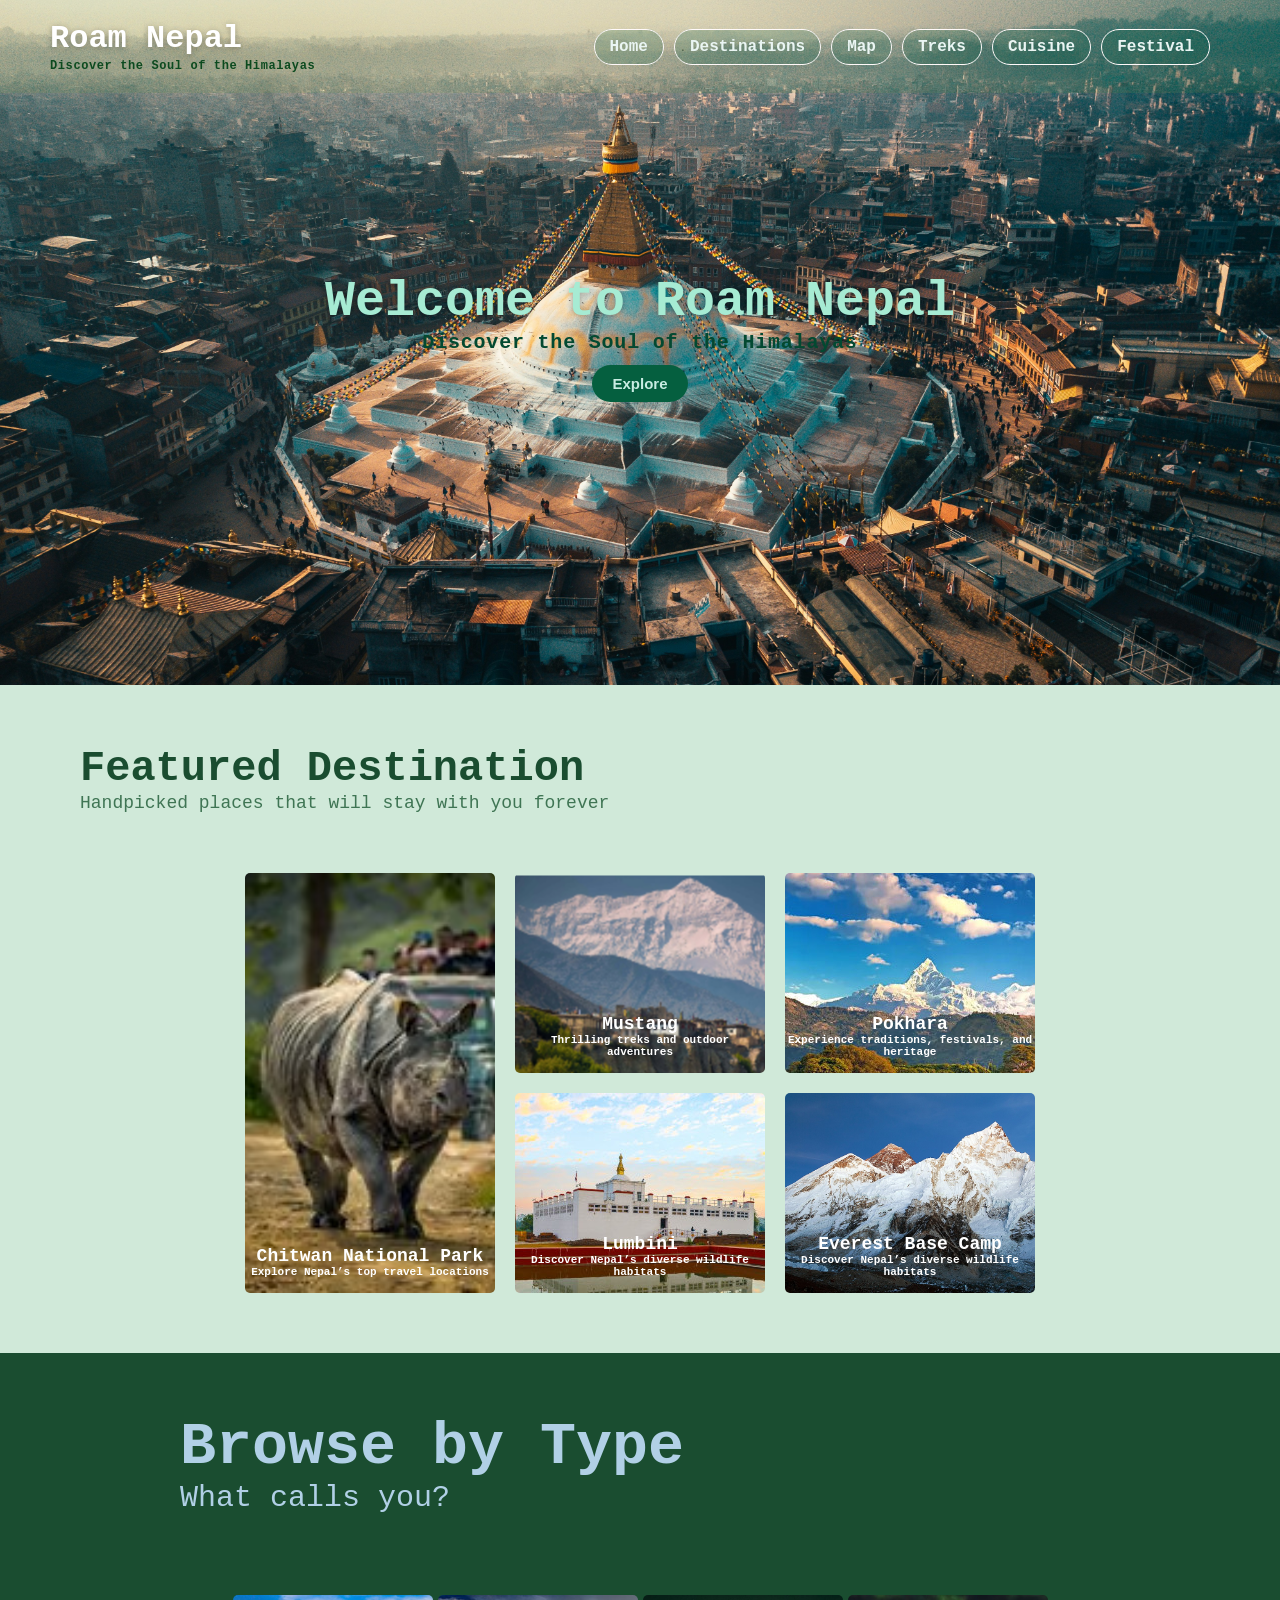
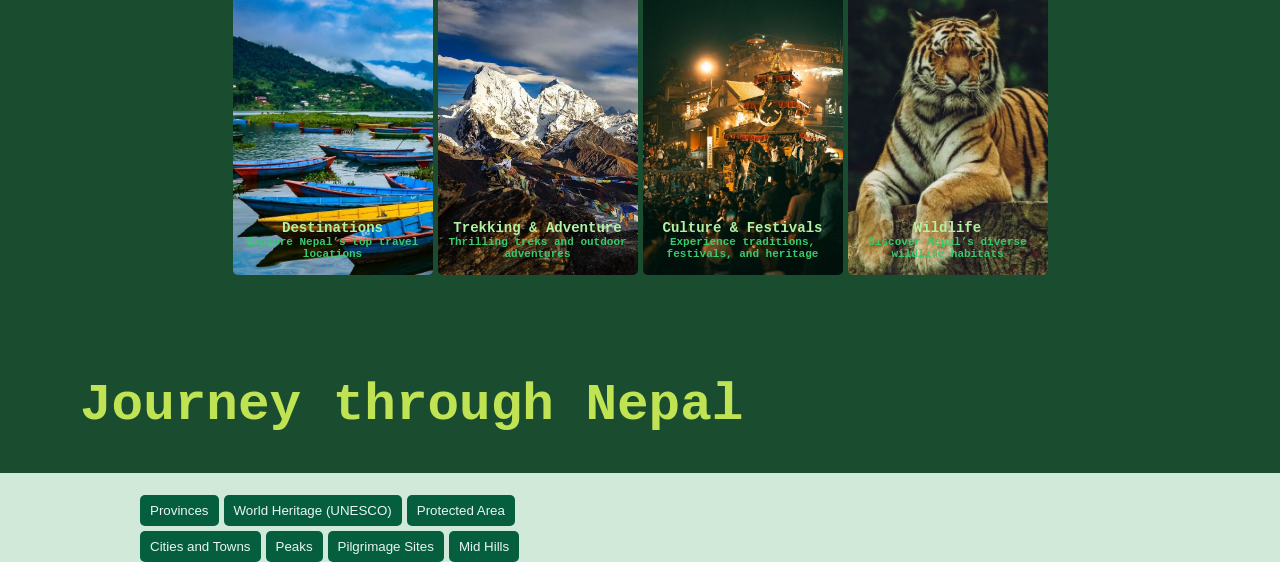
==== commit c5e0d0d8: "main page done....." ====
--- a/index.html
+++ b/index.html
@@ -47,7 +47,7 @@
       <h1>
         Featured Destination
       </h1>
-      <p> Handpicled places that will stay with you forever </p>
+      <p> Handpicked places that will stay with you forever </p>
 
     </div>
     <div class="featured_destinations">
--- a/style.css
+++ b/style.css
@@ -4,10 +4,13 @@
     box-sizing: border-box;
 }
 
-body {}
+body {
+    font-family: 'Courier New', Courier, monospace;
+    background-color: #008d342f;
+}
 
 .main-section {
-    background-image: url(images/Gemini_Generated_Image_9p3tyl9p3tyl9p3t.png);
+    background-image: url(images/raimond-klavins-KKm1ua7MSf0-unsplash.jpg);
     background-size: cover;
     background-position: center;
     height: 685px;
@@ -22,6 +25,7 @@
     justify-content: space-between;
     align-items: center;
     padding: 20px 50px;
+    background-color: rgba(102, 159, 49, 0.122);
 
 }
 
@@ -29,21 +33,23 @@
     display: flex;
     flex-direction: column;
     align-items: left;
-    gap: 0px;
+    gap: 2px;
 
 
 
 }
 
 .nav_title_name {
-    font-size: 35px;
-    color: #0b4b23;
+    font-size: 32px;
+    color: #ffffff;
+    text-shadow: 0 1px 6px rgba(0,0,0,0.3);
 }
 
 .nav_title_description {
-
+    font-weight: 700;
     font-size: 12px;
-    color: #2d864e;
+    color: #0c4a1f;
+    letter-spacing: 0.05em;
 }
 
 
@@ -51,22 +57,25 @@
     display: flex;
     gap: 10px;
     list-style: none;
-    padding-right: 50px;
+    padding-right: 20px;
 }
 
 .nav_links a {
     font-weight: bold;
     padding: 8px 15px;
-    background-color: #055f3f;
+    background-color: #055f4033;
     color: #eaf5f3;
     text-decoration: none;
-    border-radius: 5px;
+    border: 1px solid rgb(255, 249, 249);
+    border-radius: 20px;
     transition: 0.5s;
 }
 
 .nav_links a:hover {
-    color: #f8fc6b;
+    color: #ffffff;
     background-color: #034931;
+    border-color: #034931;
+
 }
 
 .hero_section {
@@ -74,7 +83,7 @@
     flex-direction: column;
     align-items: center;
     justify-content: center;
-    padding: 230px;
+    padding: 180px 60px 40px;
     max-width: 1200px;
     margin: auto;
 
@@ -83,44 +92,92 @@
 
 .hero_section_title {
     font-size: 50px;
-    color: #0b4b23;
+    color:  #a6ebd3;
     text-align: center;
     margin-bottom: 0px;
-    font-weight: bold;
+    font-weight: 900;
+    text-shadow: 0 1px 6px rgba(0,0,0,0.3);
 }
 
 .hero_section_description {
     font-size: 20px;
     font-weight: bold;
-    color: #11391f;
+    color:  #034931;
     text-align: center;
     margin-bottom: 10px;
+    letter-spacing: 0.04em;
+    
 }
 
 .hero_section_content {
     display: flex;
     flex-direction: column;
     align-items: center;
-    gap: 0px;
+    gap: 1px;
 }
 
 .explore_button {
     padding: 10px 20px;
-
     background-color: #055f3f;
     color: #c8ece2;
     border: none;
-    border-radius: 5px;
+    border-radius: 35px;
     cursor: pointer;
     transition: 0.5s;
+    font-size: 15px;
+    font-weight: 700;
 
 }
 
 .explore_button:hover {
-    color: #5caa79;
-    background-color: #034931;
-}
-
+    transform: translateY(-2px);
+    color: #ffffff;
+    background-color: #033c28;
+}
+.featured_destinations_container{
+    padding: 60px 80px;
+    
+}
+.featured_destinations_text {
+    position: absolute;
+    width: 100%;
+    text-align: center;
+    bottom: 15px;
+    color: #ffffff;
+    font-weight: bold;
+    font-size: 12px;
+
+
+}
+
+.featured_destinations_text p {
+    color: #ffffff;
+    font-size: 11px;
+
+}
+
+.featured_destination_main_text {
+    
+    font-size: 16px;
+    margin-bottom: 60px;
+
+}
+
+.featured_destination_main_text h1 {
+    font-weight: 900;
+    color: #1a4d30;
+    font-size: 42px;
+
+
+}
+
+.featured_destination_main_text p {
+
+   font-size: 18px;
+    color: #3f7554;
+    
+
+}
 
 
 .featured_destinations {
@@ -131,10 +188,10 @@
     grid-template-columns: repeat(3, 250px);
 
     gap: 20px;
-    max-width: 1200px;
+    max-width: 1100px;
     margin: auto;
     justify-content: center;
-    margin-top: 80px;
+
 
 
 
@@ -148,13 +205,14 @@
     background-size: cover;
     background-repeat: no-repeat;
     border-radius: 5px;
+    cursor: pointer;
 
 }
 
 .featured_destinations_2 {
     grid-row: 1 / 2;
     grid-column: 2 / 3;
-
+    cursor: pointer;
     position: relative;
     background-image: url(images/mustang.webp);
     background-size: cover;
@@ -171,6 +229,7 @@
     background-size: cover;
     background-repeat: no-repeat;
     border-radius: 5px;
+    cursor: pointer;
 }
 
 .featured_destinations_4 {
@@ -181,6 +240,7 @@
     background-size: cover;
     background-repeat: no-repeat;
     border-radius: 5px;
+    cursor: pointer;
 
 }
 
@@ -192,54 +252,51 @@
     background-size: cover;
     background-repeat: no-repeat;
     border-radius: 5px;
-
-}
-
-.featured_destinations_text {
-    position: absolute;
-    width: 100%;
-    text-align: center;
-    bottom: 15px;
-    color: #b3f2a4;
-    font-weight: bold;
-    font-size: 12px;
-
-
-}
-
-.featured_destinations_text p {
-    text-decoration: solid 1px black;
-    color: #38ca6d;
-    font-size: 11px;
-
-}
-
-.featured_destination_main_text {
-    margin-top: 100px;
-    margin-left: 100px;
-
-}
-
-.featured_destination_main_text h1 {
-    font-weight: bold;
-    color: #378653;
+    cursor: pointer;
+}
+.featured_destinations_1:hover,
+.featured_destinations_2:hover,
+.featured_destinations_3:hover,
+.featured_destinations_4:hover,
+.featured_destinations_5:hover {
+    transition: 0.3s;
+    transform: translateY(-3px);
+}
+
+
+.explore_by_category {
+    display: flex;
+    flex-direction: column;
+    margin-bottom: 80px;
+
+
+
+}
+.explore_main_container{
+    background-color: #1a4d30;
+    
+}
+.explore_main_text {
+    padding-left: 180px;
+    align-items: left;
+    padding-top: 60px;
+    padding-bottom: 80px;
+    display: flex;
+    flex-direction: column;
+}
+
+.explore_main_text h1 {
+    color: #b1d0e6;
     font-size: 60px;
-
-
-}
-
-.featured_destination_main_text p {
-    font-size: 16px;
-    color: #27613d;
-
-}
-
-.explore_by_category {
-    display: flex;
-    flex-direction: column;
-
-
-
+}
+
+.explore_main_text p {
+    color: #b1d0e6;
+    font-size: 30px;
+}
+
+.explore_main_container {
+    height: 720px;
 }
 
 .categories {
@@ -312,28 +369,7 @@
 
 
 
-.explore_main_text {
-    padding-left: 180px;
-    align-items: left;
-    padding-top: 150px;
-    padding-bottom: 80px;
-    display: flex;
-    flex-direction: column;
-}
-
-.explore_main_text h1 {
-    color: #b1d0e6;
-    font-size: 60px;
-}
-
-.explore_main_text p {
-    color: #b1d0e6;
-    font-size: 30px;
-}
-
-.explore_main_container {
-    height: 720px;
-}
+
 
 .journey_through_nepal {
     
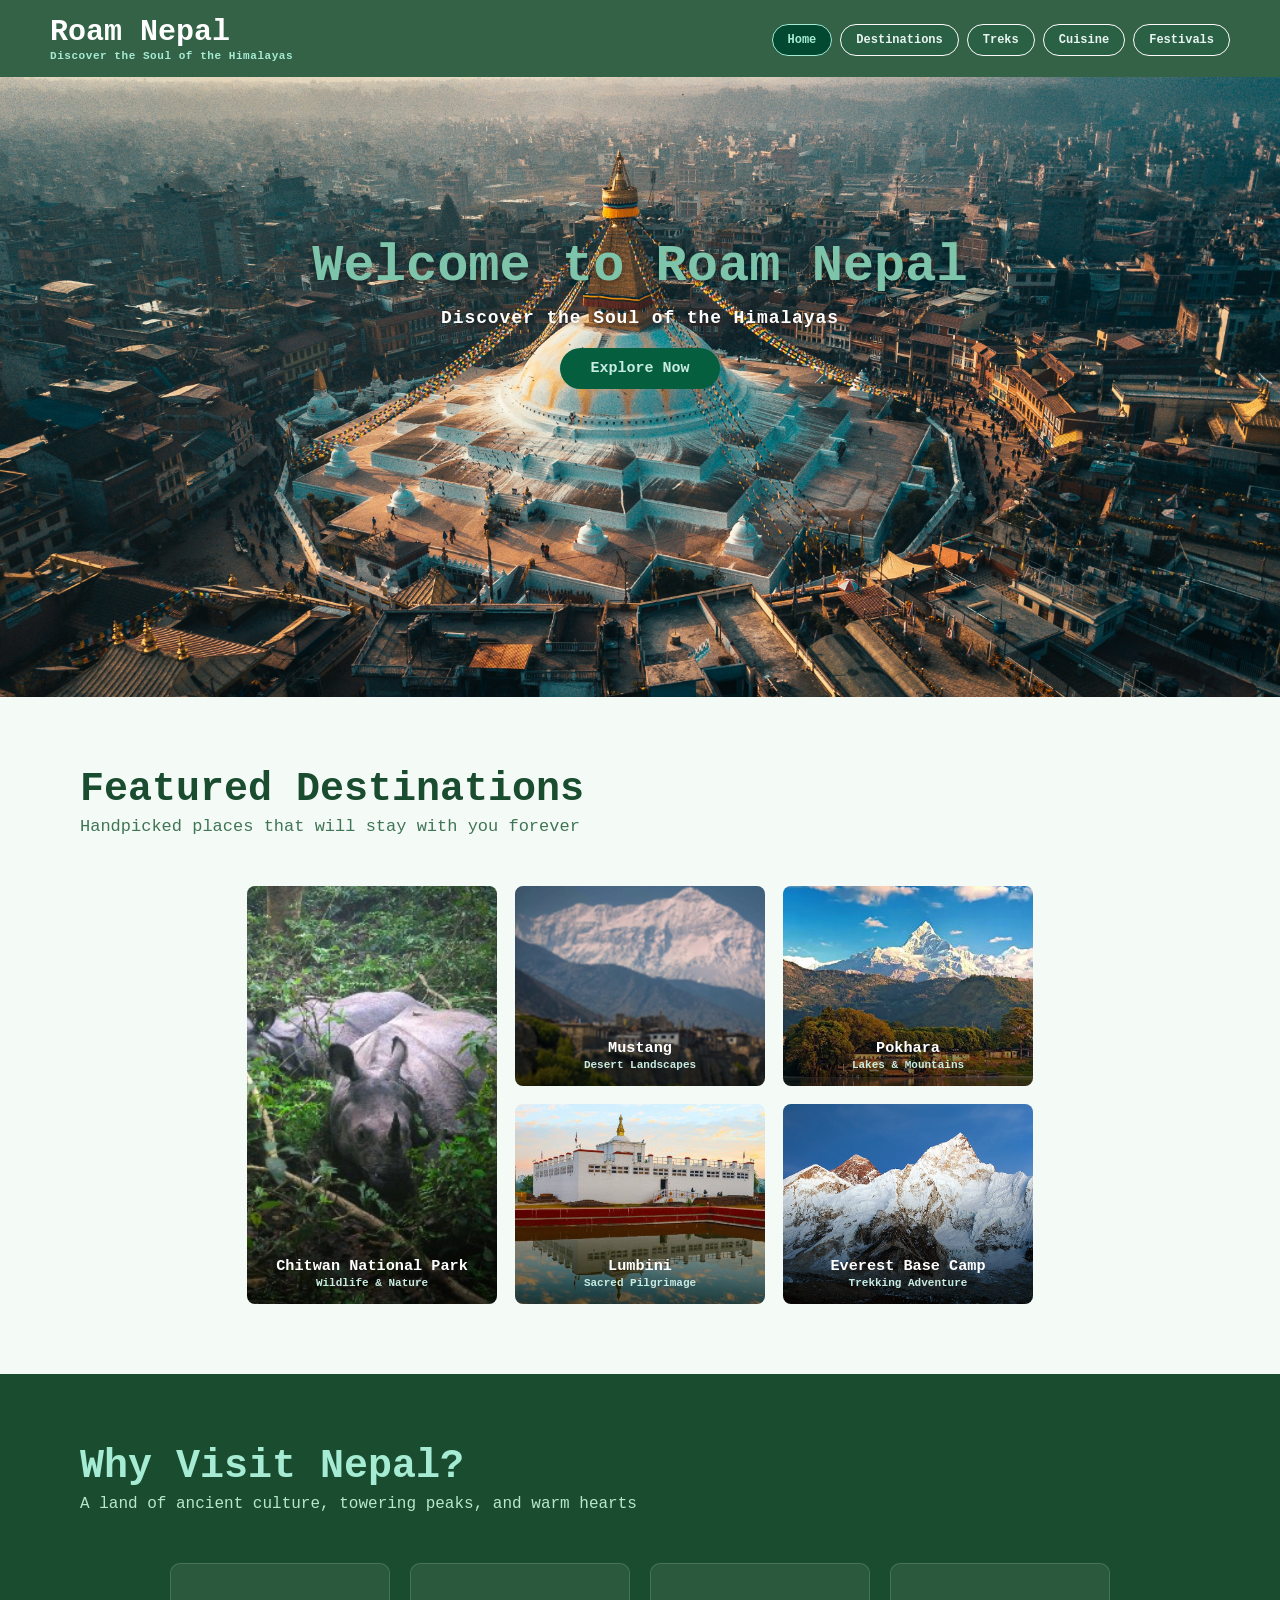
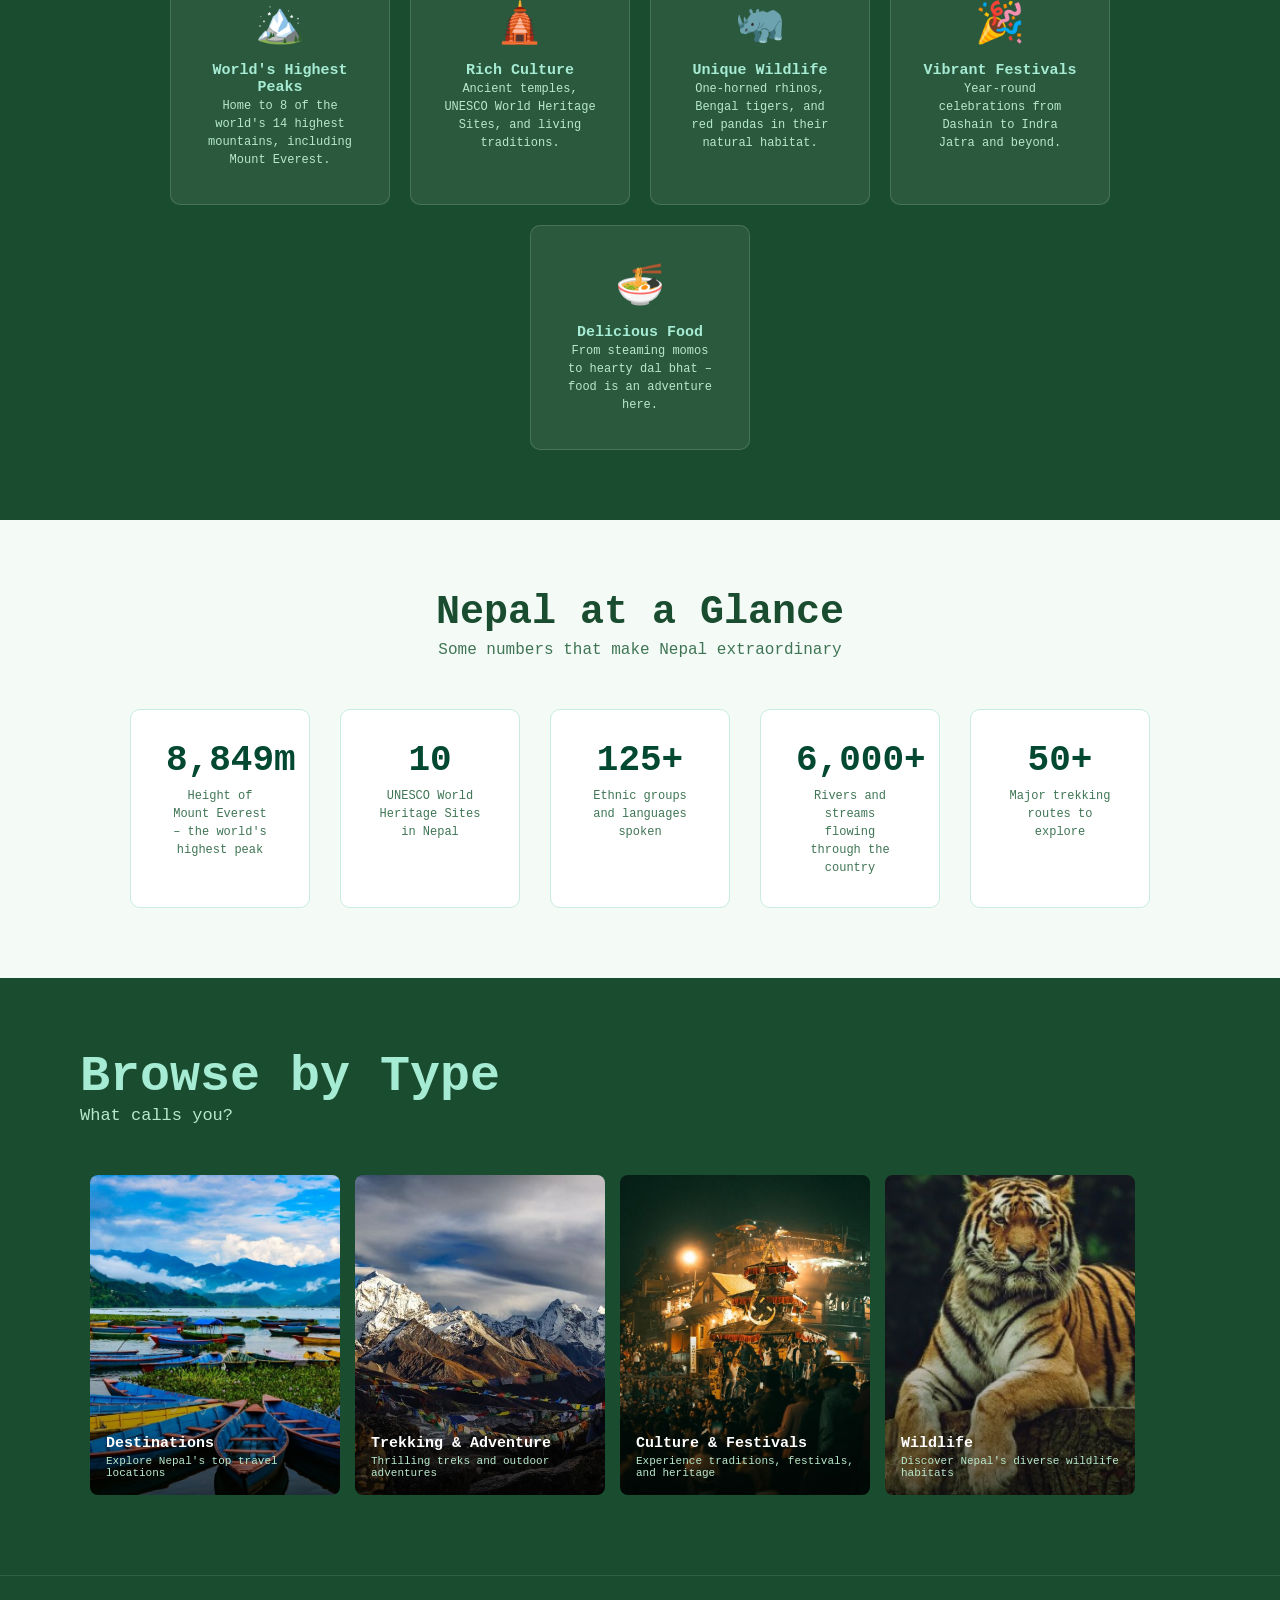
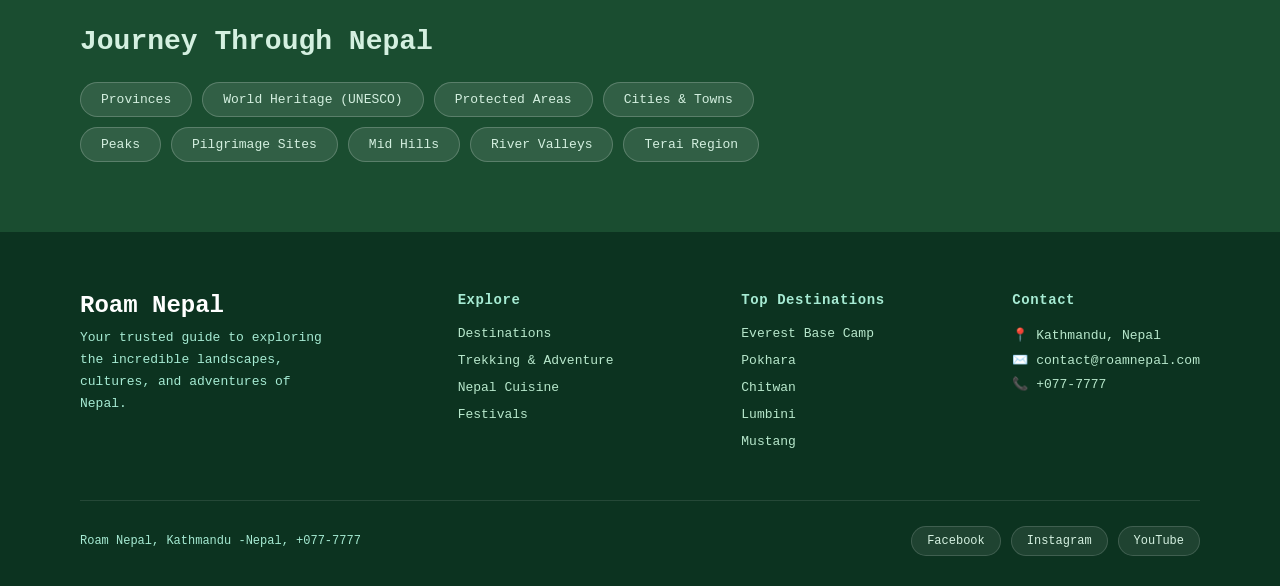
==== commit f57c08b7: "completed main page.. and added different pages .. and completed destination/explore page" ====
--- a/index.html
+++ b/index.html
@@ -1,176 +1,236 @@
+<!DOCTYPE html>
 <html lang="en">
 
 <head>
-  <meta charset="UTF-8">
-  <meta name="viewport" content="width=device-width, initial-scale=1.0">
-  <title>Roam Nepal</title>
-  <link rel="stylesheet" href="style.css">
+    <meta charset="UTF-8">
+    <meta name="viewport" content="width=device-width, initial-scale=1.0">
+    <title>Roam Nepal – Discover the Soul of the Himalayas</title>
+    <link rel="stylesheet" href="style.css">
 </head>
 
 <body>
-  <main class="main-section">
-
-    <section class="nav">
-
-      <nav>
+
+    <nav>
         <div class="nav_title">
-          <h1 class="nav_title_name">Roam Nepal</h1>
-          <p class="nav_title_description">Discover the Soul of the Himalayas</p>
-        </div>
-        <div class="nav_links_container">
-          <ul class="nav_links">
-            <li class="link"><a href="#">Home</a></li>
-            <li class="link"><a href="#">Destinations</a></li>
-            <li class="link"><a href="#">Map</a></li>
-            <li class="link"> <a href="#">Treks</a></li>
-            <li class="link"><a href="#">Cuisine</a></li>
-            <li class="link"><a href="#">Festival</a></li>
-          </ul>
-        </div>
-      </nav>
-
-    </section>
-    <section class="hero_section">
-      <div class="hero_section_content">
-        <h1 class="hero_section_title">Welcome to Roam Nepal</h1>
-        <p class="hero_section_description">Discover the Soul of the Himalayas</p>
-        <button class="explore_button">Explore</button>
-
-      </div>
-    </section>
-  </main>
-
-
-  </section>
-  <section class="featured_destinations_container">
-    <div class="featured_destination_main_text">
-      <h1>
-        Featured Destination
-      </h1>
-      <p> Handpicked places that will stay with you forever </p>
-
-    </div>
-    <div class="featured_destinations">
-
-      <div class="featured_destinations_1">
-        <div class="featured_destinations_text">
-          <h1> Chitwan National Park</h1>
-          <p> Explore Nepal’s top travel locations</p>
-
-
-        </div>
-
-      </div>
-      <div class="featured_destinations_2">
-        <div class="featured_destinations_text">
-          <h1>Mustang</h1>
-          <p> Thrilling treks and outdoor adventures </p>
-
-        </div>
-
-      </div>
-      <div class="featured_destinations_3">
-        <div class="featured_destinations_text">
-          <h1> Pokhara </h1>
-          <p>Experience traditions, festivals, and heritage</p>
-
-        </div>
-
-      </div>
-      <div class="featured_destinations_4">
-        <div class="featured_destinations_text">
-          <h1> Lumbini </h1>
-          <p> Discover Nepal’s diverse wildlife habitats</p>
-
-        </div>
-
-      </div>
-      <div class="featured_destinations_5">
-        <div class="featured_destinations_text">
-          <h1> Everest Base Camp </h1>
-          <p> Discover Nepal’s diverse wildlife habitats</p>
-
-        </div>
-
-      </div>
-
-
-
-    </div>
-
-  </section>
-  <section class="explore_main_container">
-    <section class="explore_by_category">
-      <div class="explore_main_text">
-        <h1>
-          Browse by Type
-        </h1>
-        <p> What calls you? </p>
-
-      </div>
-      <div class="categories">
-        <div class="category_1">
-          <div class="category_text">
-            <h1> Destinations</h1>
-            <p> Explore Nepal’s top travel locations</p>
-
-
-          </div>
-
-        </div>
-        <div class="category_2">
-          <div class="category_text">
-            <h1>Trekking & Adventure</h1>
-            <p> Thrilling treks and outdoor adventures </p>
-
-          </div>
-
-        </div>
-        <div class="category_3">
-          <div class="category_text">
-            <h1> Culture & Festivals </h1>
-            <p>Experience traditions, festivals, and heritage</p>
-
-          </div>
-
-        </div>
-        <div class="category_4">
-          <div class="category_text">
-            <h1> Wildlife </h1>
-            <p> Discover Nepal’s diverse wildlife habitats</p>
-
-          </div>
-
-        </div>
-
-
-      </div>
-
-    </section>
-    <section class="journey_through_nepal">
-      <div class="journey_through_nepal_main_text">
-        <h3> Journey through Nepal</h3>
-      </div>
-      <div class="journey_through_nepal_buttons_container">
-
-        <button type="button" class="journey_through_nepal_buttons">Provinces</button>
-        <button type="button" class="journey_through_nepal_buttons">World Heritage (UNESCO)</button>
-        <button type="button" class="journey_through_nepal_buttons"> Protected Area</button>
-        <button type="button" class="journey_through_nepal_buttons">Cities and Towns</button>
-        <button type="button" class="journey_through_nepal_buttons">Peaks</button>
-        <button type="button" class="journey_through_nepal_buttons"> Pilgrimage Sites</button>
-        <button type="button" class="journey_through_nepal_buttons">Mid Hills</button>
-
-
-
-
-      </div>
-
-
-    </section>
-
-
+            <h1 class="nav_title_name">Roam Nepal</h1>
+            <p class="nav_title_description">Discover the Soul of the Himalayas</p>
+        </div>
+        <ul class="nav_links">
+            <li><a href="index.html" class="active">Home</a></li>
+            <li><a href="destinations.html">Destinations</a></li>
+            <li><a href="treks.html">Treks</a></li>
+            <li><a href="cuisine.html">Cuisine</a></li>
+            <li><a href="festivals.html">Festivals</a></li>
+        </ul>
+    </nav>
+
+    
+    <section class="main_section">
+        <div class="hero_section">
+            <div class="hero_section_content">
+                <h1 class="hero_section_title">Welcome to Roam Nepal</h1>
+                <p class="hero_section_description">Discover the Soul of the Himalayas</p>
+                <a href="destinations.html"><button class="explore_button">Explore Now</button></a>
+            </div>
+        </div>
+    </section>
+
+    
+    <section class="featured_destinations_container">
+        <div class="featured_destination_main_text">
+            <h1>Featured Destinations</h1>
+            <p>Handpicked places that will stay with you forever</p>
+        </div>
+        <div class="featured_destinations">
+            <div class="featured_destinations_1">
+                <div class="featured_destinations_text">
+                    <h3>Chitwan National Park</h3>
+                    <p>Wildlife & Nature</p>
+                </div>
+            </div>
+            <div class="featured_destinations_2">
+                <div class="featured_destinations_text">
+                    <h3>Mustang</h3>
+                    <p>Desert Landscapes</p>
+                </div>
+            </div>
+            <div class="featured_destinations_3">
+                <div class="featured_destinations_text">
+                    <h3>Pokhara</h3>
+                    <p>Lakes & Mountains</p>
+                </div>
+            </div>
+            <div class="featured_destinations_4">
+                <div class="featured_destinations_text">
+                    <h3>Lumbini</h3>
+                    <p>Sacred Pilgrimage</p>
+                </div>
+            </div>
+            <div class="featured_destinations_5">
+                <div class="featured_destinations_text">
+                    <h3>Everest Base Camp</h3>
+                    <p>Trekking Adventure</p>
+                </div>
+            </div>
+        </div>
+    </section>
+
+   
+    <section class="why_nepal_section">
+        <h1>Why Visit Nepal?</h1>
+        <p>A land of ancient culture, towering peaks, and warm hearts</p>
+        <div class="why_cards">
+            <div class="why_card">
+                <div class="why_card_icon">🏔️</div>
+                <h3>World's Highest Peaks</h3>
+                <p>Home to 8 of the world's 14 highest mountains, including Mount Everest.</p>
+            </div>
+            <div class="why_card">
+                <div class="why_card_icon">🛕</div>
+                <h3>Rich Culture</h3>
+                <p>Ancient temples, UNESCO World Heritage Sites, and living traditions.</p>
+            </div>
+            <div class="why_card">
+                <div class="why_card_icon">🦏</div>
+                <h3>Unique Wildlife</h3>
+                <p>One-horned rhinos, Bengal tigers, and red pandas in their natural habitat.</p>
+            </div>
+            <div class="why_card">
+                <div class="why_card_icon">🎉</div>
+                <h3>Vibrant Festivals</h3>
+                <p>Year-round celebrations from Dashain to Indra Jatra and beyond.</p>
+            </div>
+            <div class="why_card">
+                <div class="why_card_icon">🍜</div>
+                <h3>Delicious Food</h3>
+                <p>From steaming momos to hearty dal bhat – food is an adventure here.</p>
+            </div>
+        </div>
+    </section>
+
+    <section class="nepal_facts_section">
+        <h1>Nepal at a Glance</h1>
+        <p>Some numbers that make Nepal extraordinary</p>
+        <div class="facts_grid">
+            <div class="fact_card">
+                <div class="fact_number">8,849m</div>
+                <div class="fact_label">Height of Mount Everest – the world's highest peak</div>
+            </div>
+            <div class="fact_card">
+                <div class="fact_number">10</div>
+                <div class="fact_label">UNESCO World Heritage Sites in Nepal</div>
+            </div>
+            <div class="fact_card">
+                <div class="fact_number">125+</div>
+                <div class="fact_label">Ethnic groups and languages spoken</div>
+            </div>
+            <div class="fact_card">
+                <div class="fact_number">6,000+</div>
+                <div class="fact_label">Rivers and streams flowing through the country</div>
+            </div>
+            <div class="fact_card">
+                <div class="fact_number">50+</div>
+                <div class="fact_label">Major trekking routes to explore</div>
+            </div>
+        </div>
+    </section>
+
+  
+    <section class="explore_main_container">
+        <div class="explore_main_text">
+            <h1>Browse by Type</h1>
+            <p>What calls you?</p>
+        </div>
+        <div class="categories">
+            <div class="category_1">
+                <div class="category_text">
+                    <h3>Destinations</h3>
+                    <p>Explore Nepal's top travel locations</p>
+                </div>
+            </div>
+            <div class="category_2">
+                <div class="category_text">
+                    <h3>Trekking & Adventure</h3>
+                    <p>Thrilling treks and outdoor adventures</p>
+                </div>
+            </div>
+            <div class="category_3">
+                <div class="category_text">
+                    <h3>Culture & Festivals</h3>
+                    <p>Experience traditions, festivals, and heritage</p>
+                </div>
+            </div>
+            <div class="category_4">
+                <div class="category_text">
+                    <h3>Wildlife</h3>
+                    <p>Discover Nepal's diverse wildlife habitats</p>
+                </div>
+            </div>
+        </div>
+    </section>
+
+    
+    <section class="journey_section">
+        <h2>Journey Through Nepal</h2>
+        <div class="journey_buttons">
+            <button class="journey_btn">Provinces</button>
+            <button class="journey_btn">World Heritage (UNESCO)</button>
+            <button class="journey_btn">Protected Areas</button>
+            <button class="journey_btn">Cities & Towns</button>
+            <button class="journey_btn">Peaks</button>
+            <button class="journey_btn">Pilgrimage Sites</button>
+            <button class="journey_btn">Mid Hills</button>
+            <button class="journey_btn">River Valleys</button>
+            <button class="journey_btn">Terai Region</button>
+        </div>
+    </section>
+
+    
+    
+
+    
+    <footer>
+        <div class="footer_top">
+            <div class="footer_brand">
+                <h2>Roam Nepal</h2>
+                <p>Your trusted guide to exploring the incredible landscapes, cultures, and adventures of Nepal.</p>
+            </div>
+            <div class="footer_col">
+                <h4>Explore</h4>
+                <ul>
+                    <li><a href="destinations.html">Destinations</a></li>
+                    <li><a href="treks.html">Trekking & Adventure</a></li>
+                    <li><a href="cuisine.html">Nepal Cuisine</a></li>
+                    <li><a href="festivals.html">Festivals</a></li>
+                </ul>
+            </div>
+            <div class="footer_col">
+                <h4>Top Destinations</h4>
+                <ul>
+                    <li><a href="#">Everest Base Camp</a></li>
+                    <li><a href="#">Pokhara</a></li>
+                    <li><a href="#">Chitwan</a></li>
+                    <li><a href="#">Lumbini</a></li>
+                    <li><a href="#">Mustang</a></li>
+                </ul>
+            </div>
+            <div class="footer_col">
+                <h4>Contact</h4>
+                <p>📍 Kathmandu, Nepal<br>
+                   ✉️  contact@roamnepal.com<br>
+                   📞 +077-7777
+                   </p>
+            </div>
+        </div>
+        <div class="footer_bottom">
+            <p>Roam Nepal, Kathmandu -Nepal, +077-7777</p>
+            <div class="footer_socials">
+                <a href="#" class="social_btn">Facebook</a>
+                <a href="#" class="social_btn">Instagram</a>
+                <a href="#" class="social_btn">YouTube</a>
+            </div>
+        </div>
+    </footer>
 
 </body>
-
 </html>
--- a/style.css
+++ b/style.css
@@ -6,59 +6,45 @@
 
 body {
     font-family: 'Courier New', Courier, monospace;
-    background-color: #008d342f;
-}
-
-.main-section {
-    background-image: url(images/raimond-klavins-KKm1ua7MSf0-unsplash.jpg);
-    background-size: cover;
-    background-position: center;
-    height: 685px;
-
-
-
-
-}
+    background-color: #f4faf6;
+}
+
 
 nav {
     display: flex;
     justify-content: space-between;
     align-items: center;
-    padding: 20px 50px;
-    background-color: rgba(102, 159, 49, 0.122);
-
+    padding: 15px 50px;
+    background-color: rgba(18, 71, 41, 0.85);
+    position: sticky;
+    top: 0;
+    z-index: 100;
 }
 
 .nav_title {
     display: flex;
     flex-direction: column;
-    align-items: left;
-    gap: 2px;
-
-
-
+    gap: 1px;
 }
 
 .nav_title_name {
-    font-size: 32px;
-    color: #ffffff;
-    text-shadow: 0 1px 6px rgba(0,0,0,0.3);
+    font-size: 30px;
+    color: #ffffff;
 }
 
 .nav_title_description {
     font-weight: 700;
-    font-size: 12px;
-    color: #0c4a1f;
+    font-size: 11px;
+    color: #a6ebd3;
     letter-spacing: 0.05em;
 }
 
-
 .nav_links {
     display: flex;
-    gap: 10px;
+    gap: 8px;
     list-style: none;
-    padding-right: 20px;
-}
+}
+
 
 .nav_links a {
     font-weight: bold;
@@ -66,16 +52,31 @@
     background-color: #055f4033;
     color: #eaf5f3;
     text-decoration: none;
-    border: 1px solid rgb(255, 249, 249);
+    border: 0.1px solid rgb(255, 249, 249);
     border-radius: 20px;
     transition: 0.5s;
+    font-size: 12px;
 }
 
 .nav_links a:hover {
     color: #ffffff;
     background-color: #034931;
     border-color: #034931;
-
+}
+
+.nav_links a.active {
+    background-color: #034931;
+    border-color: #a6ebd3;
+    color: #a6ebd3;
+}
+
+
+
+.main_section {
+    background-image: url(images/raimond-klavins-KKm1ua7MSf0-unsplash.jpg);
+    background-size: cover;
+    background-position: center;
+    height: 620px;
 }
 
 .hero_section {
@@ -83,41 +84,37 @@
     flex-direction: column;
     align-items: center;
     justify-content: center;
-    padding: 180px 60px 40px;
+    padding: 160px 60px 40px;
     max-width: 1200px;
     margin: auto;
-
-
-}
-
-.hero_section_title {
-    font-size: 50px;
-    color:  #a6ebd3;
-    text-align: center;
-    margin-bottom: 0px;
-    font-weight: 900;
-    text-shadow: 0 1px 6px rgba(0,0,0,0.3);
-}
-
-.hero_section_description {
-    font-size: 20px;
-    font-weight: bold;
-    color:  #034931;
-    text-align: center;
-    margin-bottom: 10px;
-    letter-spacing: 0.04em;
-    
 }
 
 .hero_section_content {
     display: flex;
     flex-direction: column;
     align-items: center;
-    gap: 1px;
+    gap: 12px;
+}
+
+.hero_section_title {
+    font-size: 52px;
+    color: #7dc4ab;
+    text-align: center;
+    font-weight: 900;
+    text-shadow: 0 2px 8px rgba(0, 0, 0, 0.4);
+}
+
+.hero_section_description {
+    font-size: 18px;
+    font-weight: bold;
+    color: #ffffff;
+    text-align: center;
+    letter-spacing: 0.05em;
+    text-shadow: 0 1px 4px rgba(0, 0, 0, 0.5);
 }
 
 .explore_button {
-    padding: 10px 20px;
+    padding: 12px 30px;
     background-color: #055f3f;
     color: #c8ece2;
     border: none;
@@ -126,18 +123,121 @@
     transition: 0.5s;
     font-size: 15px;
     font-weight: 700;
-
+    margin-top: 8px;
+    font-family: 'Courier New', Courier, monospace;
 }
 
 .explore_button:hover {
-    transform: translateY(-2px);
+    transform: translateY(-3px);
     color: #ffffff;
     background-color: #033c28;
 }
-.featured_destinations_container{
-    padding: 60px 80px;
-    
-}
+
+
+.featured_destinations_container {
+    padding: 70px 80px;
+    background-color: #f4faf6;
+}
+
+.featured_destination_main_text {
+    margin-bottom: 50px;
+}
+
+.featured_destination_main_text h1 {
+    font-weight: 900;
+    color: #1a4d30;
+    font-size: 40px;
+}
+
+.featured_destination_main_text p {
+    font-size: 17px;
+    color: #3f7554;
+    margin-top: 5px;
+}
+
+.featured_destinations {
+    display: grid;
+    grid-template-rows: repeat(2, 200px);
+    grid-template-columns: repeat(3, 250px);
+    gap: 18px;
+    max-width: 1100px;
+    margin: auto;
+    justify-content: center;
+}
+
+.featured_destinations_1 {
+    grid-row: 1 / 3;
+    grid-column: 1 / 2;
+}
+
+.featured_destinations_2 {
+    grid-row: 1 / 2;
+    grid-column: 2 / 3;
+}
+
+.featured_destinations_3 {
+    grid-row: 1 / 2;
+    grid-column: 3 / 4;
+}
+
+.featured_destinations_4 {
+    grid-row: 2 / 3;
+    grid-column: 2 / 3;
+}
+
+.featured_destinations_5 {
+    grid-row: 2 / 3;
+    grid-column: 3 / 4;
+}
+
+.featured_destinations_1,
+.featured_destinations_2,
+.featured_destinations_3,
+.featured_destinations_4,
+.featured_destinations_5 {
+    position: relative;
+    background-size: cover;
+    background-position: center;
+    background-repeat: no-repeat;
+    border-radius: 8px;
+    cursor: pointer;
+    overflow: hidden;
+}
+
+.featured_destinations_1 {
+    background-image: linear-gradient(to top, rgba(0,0,0,0.55) 0%, transparent 50%),
+        url(images/chitwannationalpark.jpg);
+}
+
+.featured_destinations_2 {
+    background-image: linear-gradient(to top, rgba(0,0,0,0.55) 0%, transparent 60%),
+        url(images/mustang.webp);
+}
+
+.featured_destinations_3 {
+    background-image: linear-gradient(to top, rgba(0,0,0,0.55) 0%, transparent 60%),
+        url(images/pokhara.jpg);
+}
+
+.featured_destinations_4 {
+    background-image: linear-gradient(to top, rgba(0,0,0,0.55) 0%, transparent 60%),
+        url(images/Lumbini.jpg);
+}
+
+.featured_destinations_5 {
+    background-image: linear-gradient(to top, rgba(0,0,0,0.55) 0%, transparent 60%),
+        url(images/everest.jpg);
+}
+
+.featured_destinations_1:hover,
+.featured_destinations_2:hover,
+.featured_destinations_3:hover,
+.featured_destinations_4:hover,
+.featured_destinations_5:hover {
+    transform: translateY(-4px);
+    transition: 0.3s;
+}
+
 .featured_destinations_text {
     position: absolute;
     width: 100%;
@@ -145,270 +245,530 @@
     bottom: 15px;
     color: #ffffff;
     font-weight: bold;
+    font-size: 13px;
+}
+
+.featured_destinations_text p {
+    color: #c8ece2;
+    font-size: 11px;
+    margin-top: 2px;
+}
+
+
+
+
+.why_nepal_section {
+    background-color: #1a4d30;
+    padding: 70px 80px;
+}
+
+.why_nepal_section h1 {
+    color: #a6ebd3;
+    font-size: 40px;
+    font-weight: 900;
+    margin-bottom: 6px;
+}
+
+.why_nepal_section > p {
+    color: #b8e8cc;
+    font-size: 16px;
+    margin-bottom: 50px;
+}
+
+.why_cards {
+    display: flex;
+    gap: 20px;
+    flex-wrap: wrap;
+    justify-content: center;
+}
+
+.why_card {
+    background-color: rgba(255, 255, 255, 0.07);
+    border: 1px solid rgba(255, 255, 255, 0.15);
+    border-radius: 10px;
+    padding: 35px 30px;
+    width: 220px;
+    text-align: center;
+    transition: 0.3s;
+}
+
+.why_card:hover {
+    background-color: rgba(255, 255, 255, 0.12);
+    transform: translateY(-4px);
+}
+
+.why_card_icon {
+    font-size: 40px;
+    margin-bottom: 14px;
+}
+
+.why_card h3 {
+    color: #a6ebd3;
+    font-size: 15px;
+    font-weight: 700;
+    margin-bottom: 1px;
+}
+
+.why_card p {
+    color: #b8e8cc;
     font-size: 12px;
-
-
-}
-
-.featured_destinations_text p {
-    color: #ffffff;
-    font-size: 11px;
-
-}
-
-.featured_destination_main_text {
-    
-    font-size: 16px;
-    margin-bottom: 60px;
-
-}
-
-.featured_destination_main_text h1 {
+    line-height: 1.5;
+}
+
+
+.nepal_facts_section {
+    background-color: #f4faf6;
+    padding: 70px 80px;
+    text-align: center;
+}
+
+.nepal_facts_section h1 {
+    font-size: 40px;
     font-weight: 900;
     color: #1a4d30;
-    font-size: 42px;
-
-
-}
-
-.featured_destination_main_text p {
-
-   font-size: 18px;
+    margin-bottom: 6px;
+}
+
+.nepal_facts_section > p {
     color: #3f7554;
+    font-size: 16px;
+    margin-bottom: 50px;
+}
+
+.facts_grid {
+    display: flex;
+    justify-content: center;
+    gap: 30px;
+    flex-wrap: wrap;
+}
+
+.fact_card {
+    background-color: #ffffff;
+    border: 1px solid #c8ece2;
+    border-radius: 10px;
+    padding: 30px 35px;
+    width: 180px;
+    transition: 0.3s;
+}
+
+.fact_card:hover {
+    transform: translateY(-4px);
+    border-color: #0f7b55;
+}
+
+.fact_number {
+    font-size: 36px;
+    font-weight: 900;
+    color: #034931;
+    margin-bottom: 6px;
+}
+
+.fact_label {
+    font-size: 12px;
+    color: #3f7554;
+    line-height: 1.5;
+}
+
+
+
+
+.explore_main_container {
+    background-color: #1a4d30;
+    padding: 70px 80px;
+}
+
+.explore_main_text {
+    margin-bottom: 50px;
+}
+
+.explore_main_text h1 {
+    color: #a6ebd3;
+    font-size: 50px;
+    font-weight: 900;
+}
+
+.explore_main_text p {
+    color: #b8e8cc;
+    font-size: 17px;
+    margin-top: 1px;
+}
+
+.categories {
+    display: grid;
+    grid-template-columns: repeat(4, 250px);
+    grid-template-rows: repeat(1, 320px);
+    gap: 15px;
+    max-width: 1100px;
+    margin: auto;
+    height: 280px;
+    margin-bottom: 50px;
+}
+
+.category_1,
+.category_2,
+.category_3,
+.category_4 {
+    position: relative;
+    background-size: cover;
+    background-position: center;
+    background-repeat: no-repeat;
+    border-radius: 8px;
+    cursor: pointer;
+    transition: 0.3s;
+}
+
+.category_1 {
+    background-image: linear-gradient(to top, rgba(0,0,0,0.6) 0%, transparent 55%),
+        url(images/destination.jpeg);
+}
+
+.category_2 {
+    background-image: linear-gradient(to top, rgba(0,0,0,0.6) 0%, transparent 55%),
+        url(images/download.jpeg);
+}
+
+.category_3 {
+    background-image: linear-gradient(to top, rgba(0,0,0,0.6) 0%, transparent 55%),
+        url(images/Discover\ the\ Enchantment\ of\ Nepal_\ 15\ Must-Visit\ Tourist\ Attractions.jpeg);
+}
+
+.category_4 {
+    background-image: linear-gradient(to top, rgba(0,0,0,0.6) 0%, transparent 55%),
+        url(images/bengal-tiger-1024x683.jpg);
+}
+
+.category_1:hover,
+.category_2:hover,
+.category_3:hover,
+.category_4:hover {
+    transform: translateY(-4px);
+}
+
+.category_text {
+    position: absolute;
+    bottom: 16px;
+    left: 16px;
+    z-index: 1;
+}
+
+.category_text h3 {
+    color: #ffffff;
+    font-size: 15px;
+    font-weight: 700;
+}
+
+.category_text p {
+    color: #b8e8cc;
+    font-size: 11px;
+    margin-top: 3px;
+}
+
+.journey_section {
+    background-color: #1a4d30;
+    padding: 50px 80px 70px;
+    border-top: 1px solid rgba(255,255,255,0.1);
+}
+
+.journey_section h2 {
+    color: #d4f0e0;
+    font-size: 28px;
+    font-weight: 700;
+    margin-bottom: 25px;
+}
+
+.journey_buttons {
+    display: flex;
+    flex-wrap: wrap;
+    gap: 10px;
+    max-width: 750px;
+}
+
+.journey_btn {
+    padding: 9px 20px;
+    background-color: rgba(255, 255, 255, 0.1);
+    color: #d4f0e0;
+    border: 1px solid rgba(255,255,255,0.2);
+    border-radius: 20px;
+    font-size: 13px;
+    cursor: pointer;
+    transition: 0.3s;
+    font-family: 'Courier New', Courier, monospace;
+}
+
+.journey_btn:hover {
+    background-color: #034931;
+    border-color: #034931;
+    color: #ffffff;
+}
+
+
+
+
+
+footer {
+    background-color: #0c3320;
+    padding: 60px 80px 30px;
+    color: #b8e8cc;
+}
+
+.footer_top {
+    display: flex;
+    justify-content: space-between;
+    gap: 40px;
+    margin-bottom: 50px;
+    flex-wrap: wrap;
+}
+
+.footer_brand h2 {
+    color: #ffffff;
+    font-size: 24px;
+    margin-bottom: 8px;
+}
+
+.footer_brand p {
+    font-size: 13px;
+    color: #a6ebd3;
+    line-height: 1.7;
+    max-width: 250px;
+}
+
+.footer_col h4 {
+    color: #a6ebd3;
+    font-size: 14px;
+    font-weight: 700;
+    margin-bottom: 16px;
+    letter-spacing: 0.04em;
+}
+
+.footer_col ul {
+    list-style: none;
+    display: flex;
+    flex-direction: column;
+    gap: 9px;
+}
+
+.footer_col ul li a {
+    color: #b8e8cc;
+    text-decoration: none;
+    font-size: 13px;
+    transition: 0.3s;
+}
+
+.footer_col ul li a:hover {
+    color: #ffffff;
+}
+
+.footer_col p {
+    font-size: 13px;
+    color: #b8e8cc;
+    line-height: 1.9;
+}
+
+.footer_bottom {
+    border-top: 1px solid rgba(255,255,255,0.1);
+    padding-top: 25px;
+    display: flex;
+    justify-content: space-between;
+    align-items: center;
+    flex-wrap: wrap;
+    gap: 12px;
+}
+
+.footer_bottom p {
+    font-size: 12px;
+    color: #a6ebd3;
+}
+
+.footer_socials {
+    display: flex;
+    gap: 10px;
+}
+
+.social_btn {
+    padding: 7px 15px;
+    background-color: rgba(255,255,255,0.08);
+    color: #d4f0e0;
+    border: 1px solid rgba(255,255,255,0.15);
+    border-radius: 20px;
+    font-size: 12px;
+    cursor: pointer;
+    transition: 0.3s;
+    font-family: 'Courier New', Courier, monospace;
+    text-decoration: none;
+}
+
+.social_btn:hover {
+    background-color: #034931;
+    color: #ffffff;
+}
+
+
+.page_hero {
+    height: 300px;
+    background-size: cover;
+    background-position: center;
+    display: flex;
+    align-items: center;
+    justify-content: center;
+    flex-direction: column;
+    gap: 10px;
+}
+.page_hero_destinations {
+    background-image: linear-gradient(rgba(0,0,0,0.45), rgba(0,0,0,0.45)),
+        url(images/destination.jpeg);
+}
+
+.page_hero_treks {
+    background-image: linear-gradient(rgba(0,0,0,0.45), rgba(0,0,0,0.45)),
+        url(images/Trekk.jpeg);
+}
+
+.page_hero_cuisine {
+    background-image: linear-gradient(rgba(26,77,48,0.7), rgba(3,73,49,0.7)),url(images/everest.jpg);
+    background-color: #1a4d30;
+}
+
+.page_hero_festivals {
+    background-image: linear-gradient(rgba(0,0,0,0.5), rgba(0,0,0,0.5)),
+        url(images/chitwannationalpark.jpg);
+}
+
+.page_hero h1 {
+    font-size: 46px;
+    color: #a6ebd3;
+    font-weight: 900;
+    text-shadow: 0 2px 8px rgba(0,0,0,0.4);
+    text-align: center;
+}
+
+.page_hero p {
+    font-size: 16px;
+    color: #d4f0e0;
+    letter-spacing: 0.04em;
+    text-align: center;
+}
+.dest_card {
+    position: relative;
+    height: 230px;
+    border-radius: 8px;
+    overflow: hidden;
+    cursor: pointer;
+    background-size: cover;
+    background-position: center;
+    transition: 0.3s;
+}
+
+.dest_card:hover {
+    transform: translateY(-5px);
+}
+
+.dest_card_bg_1 {
+    background-image: linear-gradient(to top, rgba(0,0,0,0.65) 0%, transparent 55%),
+        url(images/Chitwan.jpg);
+}
+
+.dest_card_bg_2 {
+    background-image: linear-gradient(to top, rgba(0,0,0,0.65) 0%, transparent 55%),
+        url(images/Mustang-2.jpg);
+}
+
+.dest_card_bg_3 {
+    background-image: linear-gradient(to top, rgba(0,0,0,0.65) 0%, transparent 55%),
+        url(images/pokhara.jpg);
+}
+
+.dest_card_bg_4 {
+    background-image: linear-gradient(to top, rgba(0,0,0,0.65) 0%, transparent 55%),
+        url(images/Lumbini.jpg);
+}
+
+.dest_card_bg_5 {
+    background-image: linear-gradient(to top, rgba(0,0,0,0.65) 0%, transparent 55%),
+        url(images/everest.jpg);
+}
+
+.dest_card_bg_6 {
+    background-image: linear-gradient(to top, rgba(0,0,0,0.65) 0%, transparent 55%),
+        url(images/kathmandu.jpg);
+}
+
+.dest_card_bg_7 {
+    background-image: linear-gradient(to top, rgba(0,0,0,0.65) 0%, transparent 55%),
+        url(images/langtang.jpg);
+}
+
+.dest_card_bg_8 {
+    background-image: linear-gradient(to top, rgba(0,0,0,0.65) 0%, transparent 55%),
+        url(images/Bardiya.jpg);
+}
+
+.dest_card_bg_9 {
+     background-image: linear-gradient(to top, rgba(0,0,0,0.65) 0%, transparent 55%),
+        url(images/RARA.jpg);
+}
+
+.dest_card_info {
+    position: absolute;
+    bottom: 15px;
+    left: 15px;
+    color: #fff;
+}
+
+.dest_card_info h3 {
+    font-size: 16px;
+    font-weight: 700;
+}
+
+.dest_card_info p {
+    font-size: 11px;
+    color: #c8ece2;
+    margin-top: 2px;
+}
+
+.dest_tag {
+    display: inline-block;
+    background-color: rgba(166, 235, 211, 0.305);
     
-
-}
-
-
-.featured_destinations {
+    color: #98d0bd;
+    font-size: 10px;
+    padding: 2px 8px;
+    border-radius: 10px;
+    margin-bottom: 5px;
+}
+
+
+
+
+
+
+
+
+
+.destinations_section {
+    padding: 70px 80px;
+    background-color: #f4faf6;
+}
+
+.section_heading {
+    margin-bottom: 40px;
+}
+
+.section_heading h1 {
+    font-size: 38px;
+    font-weight: 900;
+    color: #1a4d30;
+}
+
+.section_heading p {
+    font-size: 16px;
+    color: #3f7554;
+    margin-top: 5px;
+}
+
+.destinations_grid {
     display: grid;
-    /* grid-template-columns:320px 250px 250px 250px;
-    grid-template-rows: 300px 300px ; */
-    grid-template-rows: repeat(2, 200px);
-    grid-template-columns: repeat(3, 250px);
-
+    grid-template-columns: repeat(3, 1fr);
     gap: 20px;
     max-width: 1100px;
     margin: auto;
-    justify-content: center;
-
-
-
-
-}
-
-.featured_destinations_1 {
-    grid-row: 1 / 3;
-    grid-column: 1 / 2;
-    position: relative;
-    background-image: url(images/chitwannationalpark.jpg);
-    background-size: cover;
-    background-repeat: no-repeat;
-    border-radius: 5px;
-    cursor: pointer;
-
-}
-
-.featured_destinations_2 {
-    grid-row: 1 / 2;
-    grid-column: 2 / 3;
-    cursor: pointer;
-    position: relative;
-    background-image: url(images/mustang.webp);
-    background-size: cover;
-    background-repeat: no-repeat;
-    border-radius: 5px;
-
-}
-
-.featured_destinations_3 {
-    grid-row: 1 / 2;
-    grid-column: 3 / 4;
-    position: relative;
-    background-image: url(images/pokhara.jpg  );
-    background-size: cover;
-    background-repeat: no-repeat;
-    border-radius: 5px;
-    cursor: pointer;
-}
-
-.featured_destinations_4 {
-    grid-row: 2 / 3;
-    grid-column: 2 / 3;
-    position: relative;
-    background-image: url(images/Lumbini.jpg);
-    background-size: cover;
-    background-repeat: no-repeat;
-    border-radius: 5px;
-    cursor: pointer;
-
-}
-
-.featured_destinations_5 {
-    grid-row: 2 / 3;
-    grid-column: 3 / 4;
-    position: relative;
-    background-image: url(images/everest.jpg);
-    background-size: cover;
-    background-repeat: no-repeat;
-    border-radius: 5px;
-    cursor: pointer;
-}
-.featured_destinations_1:hover,
-.featured_destinations_2:hover,
-.featured_destinations_3:hover,
-.featured_destinations_4:hover,
-.featured_destinations_5:hover {
-    transition: 0.3s;
-    transform: translateY(-3px);
-}
-
-
-.explore_by_category {
-    display: flex;
-    flex-direction: column;
-    margin-bottom: 80px;
-
-
-
-}
-.explore_main_container{
-    background-color: #1a4d30;
-    
-}
-.explore_main_text {
-    padding-left: 180px;
-    align-items: left;
-    padding-top: 60px;
-    padding-bottom: 80px;
-    display: flex;
-    flex-direction: column;
-}
-
-.explore_main_text h1 {
-    color: #b1d0e6;
-    font-size: 60px;
-}
-
-.explore_main_text p {
-    color: #b1d0e6;
-    font-size: 30px;
-}
-
-.explore_main_container {
-    height: 720px;
-}
-
-.categories {
-    display: grid;
-    grid-template-columns: 200px 200px 200px 200px;
-    height: 280px;
-    gap: 5px;
-    max-width: 1200px;
-    margin: auto;
-    justify-content: center;
-
-
-
-}
-
-.category_1 {
-    position: relative;
-    background-image: url(images/destination.jpeg);
-    background-size: cover;
-    background-repeat: no-repeat;
-    border-radius: 5px;
-
-}
-
-.category_2 {
-    position: relative;
-
-    background-image: url(images/download.jpeg);
-    background-size: cover;
-    background-repeat: no-repeat;
-    border-radius: 5px;
-
-}
-
-.category_3 {
-    position: relative;
-    background-image: url(images/Discover\ the\ Enchantment\ of\ Nepal_\ 15\ Must-Visit\ Tourist\ Attractions.jpeg  );
-    background-size: cover;
-    background-repeat: no-repeat;
-    border-radius: 5px;
-}
-
-.category_4 {
-    position: relative;
-    background-image: url(images/bengal-tiger-1024x683.jpg);
-    background-size: cover;
-    background-repeat: no-repeat;
-    border-radius: 5px;
-
-}
-
-.category_text {
-    position: absolute;
-    width: 100%;
-    text-align: center;
-    bottom: 15px;
-    color: #b3f2a4;
-    font-weight: bold;
-    font-size: 12px;
-
-
-}
-
-.category_text p {
-    text-decoration: solid 1px black;
-    color: #38ca6d;
-    font-size: 11px;
-
-}
-
-
-
-
-
-.journey_through_nepal {
-    
-}
-
-.journey_through_nepal_main_text {
-
-    margin: 100px 0px 60px 80px;
-    font-weight: bold;
-    font-size: 45px;
-    color: #bfe352;
-}
-
-.journey_through_nepal_buttons_container {
-    margin-left: 140px;
-    display: flex;
-    flex-wrap: wrap;
-    justify-content: flex-start;
-    margin-top: 40px;
-    gap: 5px;
-    max-width: 500px
-}
-
-.journey_through_nepal_buttons {
-
-    flex: 0 0 auto;
-
-    padding: 8px 10px;
-    background-color: #055f3f;
-    color: #eaf5f3;
-    border: none;
-    border-radius: 5px;
-    cursor: pointer;
-    transition: 0.3s;
-    text-align: center;
-    white-space: nowrap;
-
-}
-.journey_through_nepal_buttons:hover{
-    background-color: #034931;
-    color: #bfe352;
 }
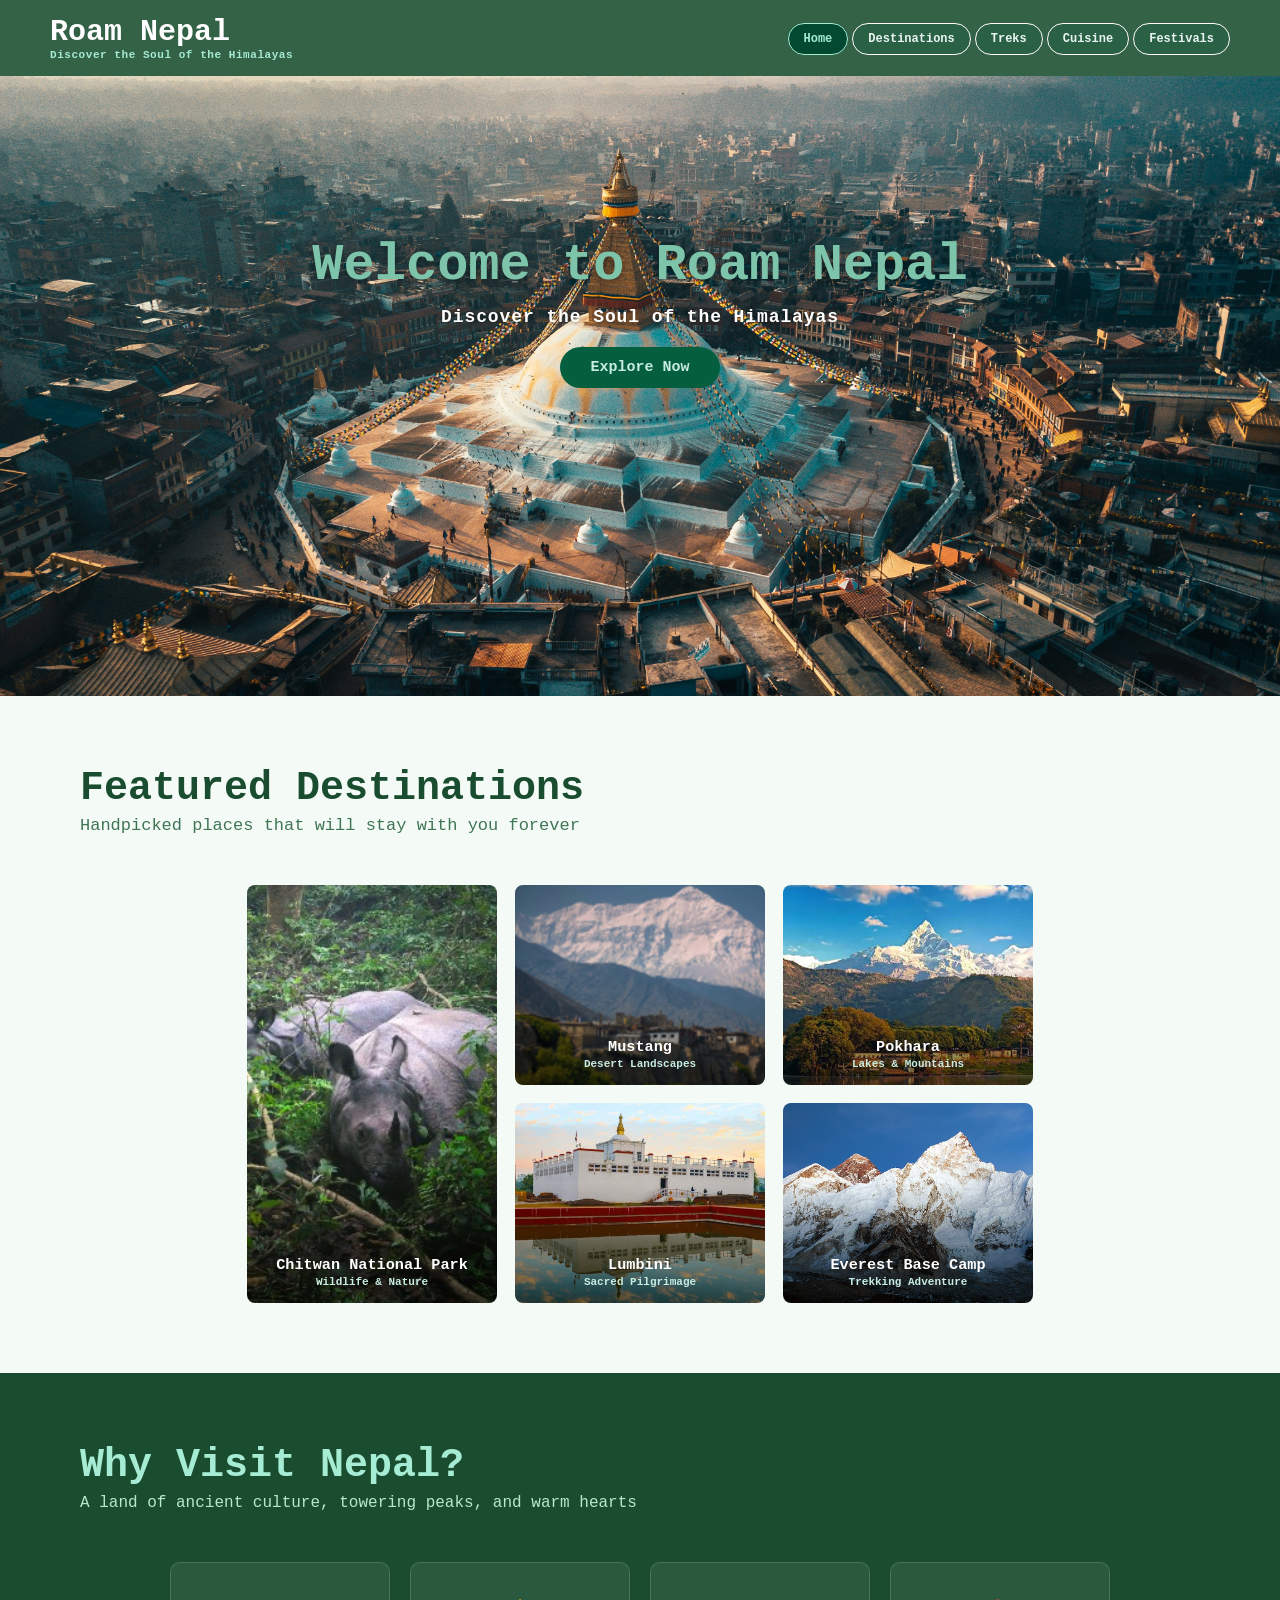
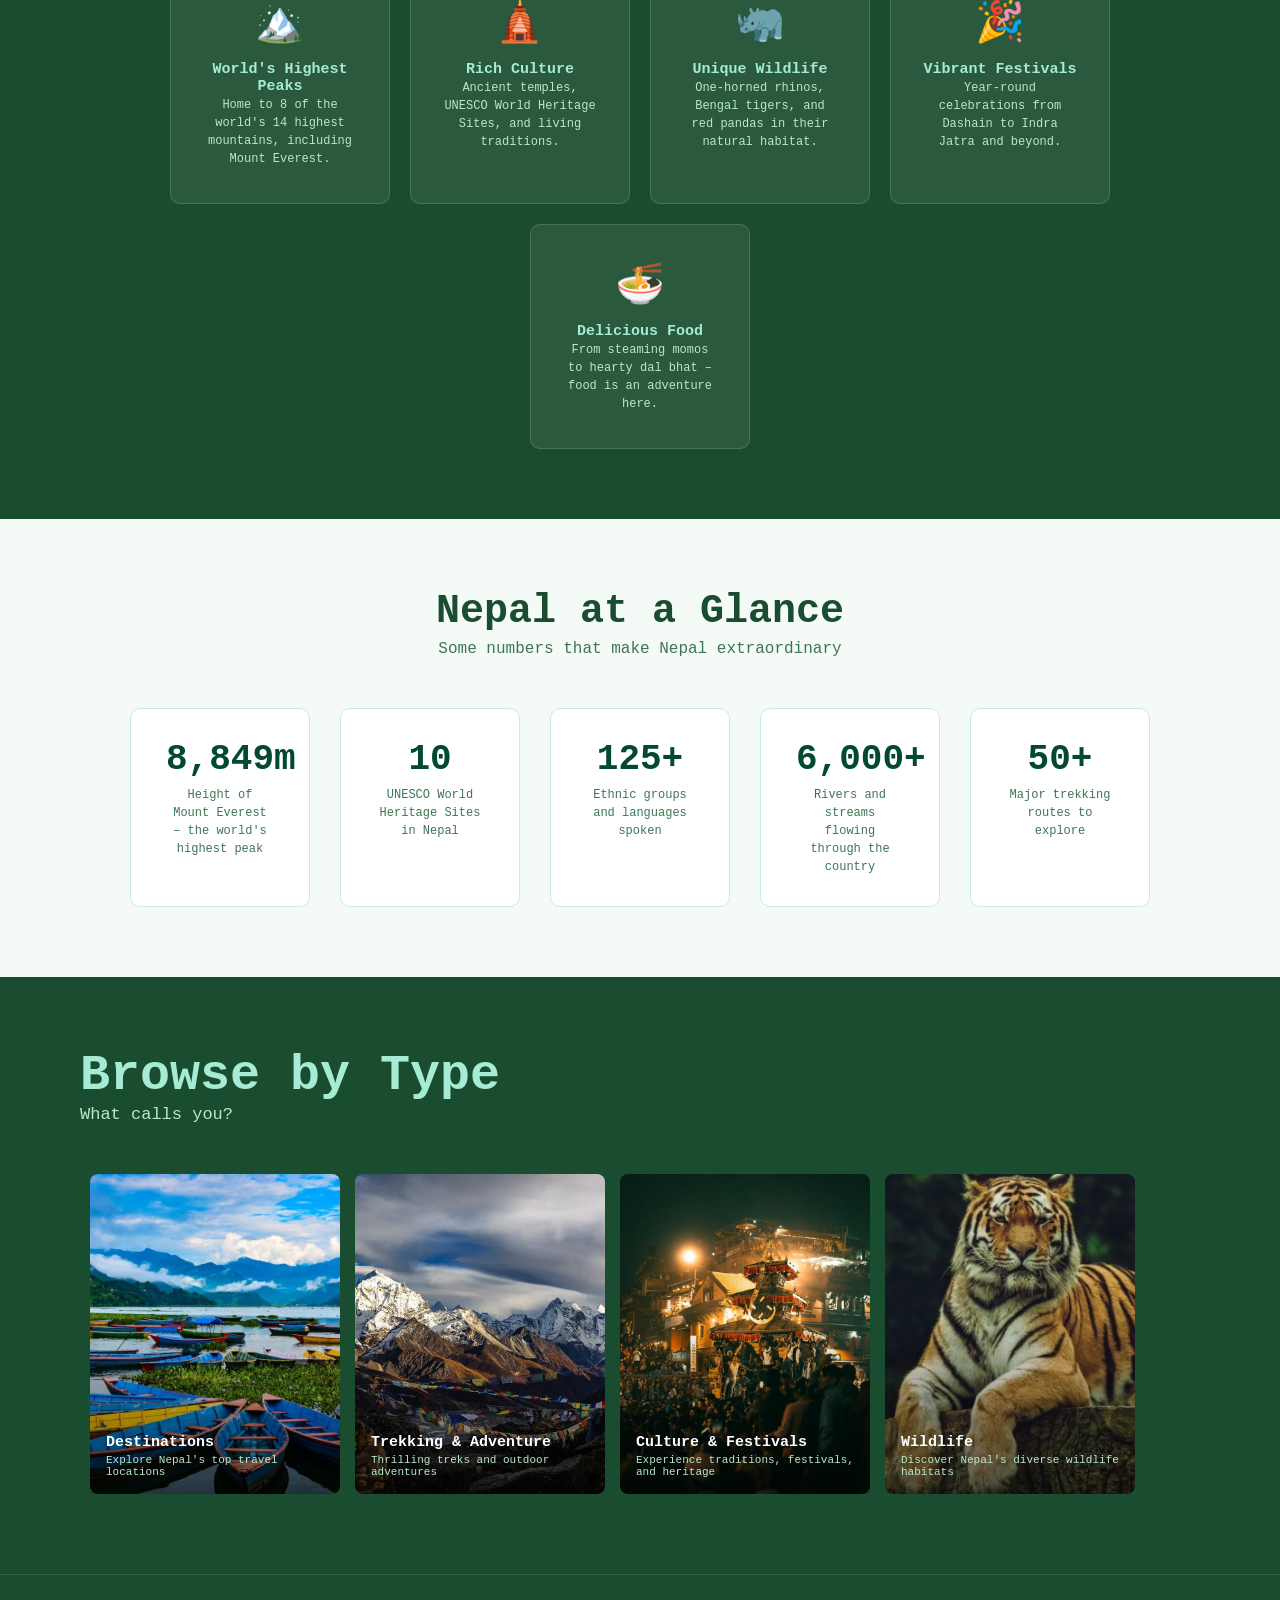
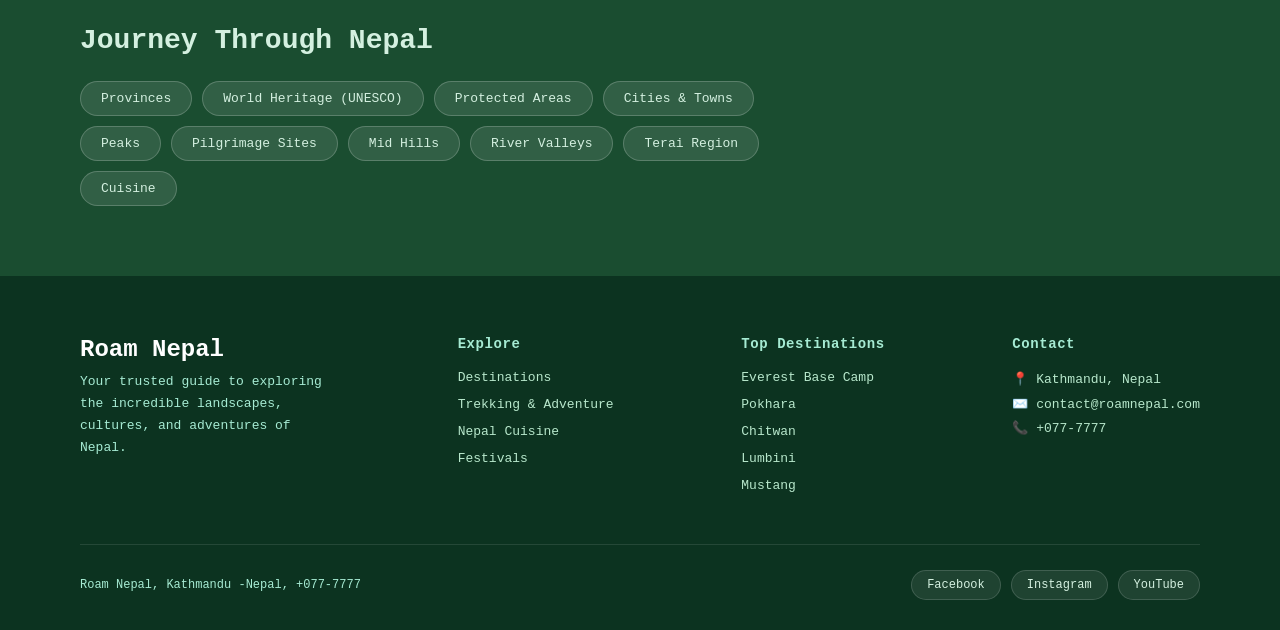
==== commit c0e4c75e: "small changes in main page" ====
--- a/index.html
+++ b/index.html
@@ -24,7 +24,7 @@
         </ul>
     </nav>
 
-    
+
     <section class="main_section">
         <div class="hero_section">
             <div class="hero_section_content">
@@ -35,7 +35,7 @@
         </div>
     </section>
 
-    
+
     <section class="featured_destinations_container">
         <div class="featured_destination_main_text">
             <h1>Featured Destinations</h1>
@@ -75,7 +75,7 @@
         </div>
     </section>
 
-   
+
     <section class="why_nepal_section">
         <h1>Why Visit Nepal?</h1>
         <p>A land of ancient culture, towering peaks, and warm hearts</p>
@@ -135,41 +135,48 @@
         </div>
     </section>
 
-  
+
     <section class="explore_main_container">
         <div class="explore_main_text">
             <h1>Browse by Type</h1>
             <p>What calls you?</p>
         </div>
         <div class="categories">
-            <div class="category_1">
+            <a href="destinations.html" class="category_1">
                 <div class="category_text">
                     <h3>Destinations</h3>
                     <p>Explore Nepal's top travel locations</p>
                 </div>
-            </div>
-            <div class="category_2">
+            </a>
+            <a href="treks.html" class="category_2">
+
                 <div class="category_text">
                     <h3>Trekking & Adventure</h3>
                     <p>Thrilling treks and outdoor adventures</p>
                 </div>
-            </div>
-            <div class="category_3">
+
+
+            </a>
+            <a href="festivals.html" class="category_3">
+
+
                 <div class="category_text">
                     <h3>Culture & Festivals</h3>
                     <p>Experience traditions, festivals, and heritage</p>
                 </div>
-            </div>
-            <div class="category_4">
+
+            </a>
+            <a href="cuisine.html" class="category_4">
                 <div class="category_text">
                     <h3>Wildlife</h3>
                     <p>Discover Nepal's diverse wildlife habitats</p>
                 </div>
-            </div>
-        </div>
-    </section>
-
-    
+
+            </a>
+        </div>
+    </section>
+
+
     <section class="journey_section">
         <h2>Journey Through Nepal</h2>
         <div class="journey_buttons">
@@ -182,13 +189,14 @@
             <button class="journey_btn">Mid Hills</button>
             <button class="journey_btn">River Valleys</button>
             <button class="journey_btn">Terai Region</button>
-        </div>
-    </section>
-
-    
-    
-
-    
+            <button class="journey_btn" onclick="window.location.href='cuisine.html'">Cuisine</button>
+        </div>
+    </section>
+
+
+
+
+
     <footer>
         <div class="footer_top">
             <div class="footer_brand">
@@ -217,9 +225,9 @@
             <div class="footer_col">
                 <h4>Contact</h4>
                 <p>📍 Kathmandu, Nepal<br>
-                   ✉️  contact@roamnepal.com<br>
-                   📞 +077-7777
-                   </p>
+                    ✉️ contact@roamnepal.com<br>
+                    📞 +077-7777
+                </p>
             </div>
         </div>
         <div class="footer_bottom">
@@ -233,4 +241,5 @@
     </footer>
 
 </body>
+
 </html>
--- a/style.css
+++ b/style.css
@@ -21,15 +21,32 @@
     z-index: 100;
 }
 
-.nav_title {
+.nav_title_name {
     display: flex;
     flex-direction: column;
     gap: 1px;
 }
 
+
 .nav_title_name {
     font-size: 30px;
     color: #ffffff;
+}
+@media (max-width: 1020px) {
+    .nav_title {
+        display: flex;
+        flex-direction: column;
+        font-size: 22px;
+        
+    }
+}
+@media (max-width: 724px) {
+    .nav_title_name {
+        display: flex;
+        flex-direction: column;
+        font-size: 18px;
+        
+    }
 }
 
 .nav_title_description {
@@ -41,10 +58,9 @@
 
 .nav_links {
     display: flex;
-    gap: 8px;
+    gap: 4px;
     list-style: none;
 }
-
 
 .nav_links a {
     font-weight: bold;
@@ -57,7 +73,24 @@
     transition: 0.5s;
     font-size: 12px;
 }
-
+@media (max-width: 1020px) {
+    .nav_links a {
+        display: flex;
+        font-size: 10px;
+        padding: 7px 12px;
+        
+        
+    }
+}
+@media (max-width: 724px) {
+    .nav_links a {
+        display: flex;
+        font-size: 8px;
+        padding: 6px 10px;
+        
+        
+    }
+}
 .nav_links a:hover {
     color: #ffffff;
     background-color: #034931;
@@ -138,7 +171,23 @@
     padding: 70px 80px;
     background-color: #f4faf6;
 }
-
+@media (max-width: 1020px) {
+    .featured_destinations_container {
+        display: flex;
+        flex-direction: column;
+        
+        
+    }
+}
+@media (max-width: 724px) {
+    .featured_destinations_container {
+        display: flex;
+        flex-direction: column;
+        
+        
+        
+    }
+}
 .featured_destination_main_text {
     margin-bottom: 50px;
 }
@@ -164,7 +213,31 @@
     margin: auto;
     justify-content: center;
 }
-
+@media (max-width: 1020px) {
+    .featured_destinations {
+        display: grid;
+    grid-template-rows: repeat(2, 180px);
+    grid-template-columns: repeat(3, 230px);
+    gap: 14x;
+    max-width: 1080px;
+    margin: auto;
+    justify-content: center;
+    
+    }
+}
+@media (max-width: 724px) {
+    .featured_destinations {
+        display: grid;
+    grid-template-rows: repeat(2, 120px);
+    grid-template-columns: repeat(3, 180px);
+    gap: 18px;
+    max-width: 1100px;
+    margin: auto;
+    justify-content: center;
+        
+        
+    }
+}
 .featured_destinations_1 {
     grid-row: 1 / 3;
     grid-column: 1 / 2;
@@ -375,6 +448,7 @@
 .explore_main_container {
     background-color: #1a4d30;
     padding: 70px 80px;
+    
 }
 
 .explore_main_text {
@@ -402,6 +476,7 @@
     margin: auto;
     height: 280px;
     margin-bottom: 50px;
+    
 }
 
 .category_1,
@@ -420,6 +495,7 @@
 .category_1 {
     background-image: linear-gradient(to top, rgba(0,0,0,0.6) 0%, transparent 55%),
         url(images/destination.jpeg);
+        
 }
 
 .category_2 {
@@ -603,172 +679,14 @@
 }
 
 
-.page_hero {
-    height: 300px;
-    background-size: cover;
-    background-position: center;
-    display: flex;
-    align-items: center;
-    justify-content: center;
-    flex-direction: column;
-    gap: 10px;
-}
-.page_hero_destinations {
-    background-image: linear-gradient(rgba(0,0,0,0.45), rgba(0,0,0,0.45)),
-        url(images/destination.jpeg);
-}
-
-.page_hero_treks {
-    background-image: linear-gradient(rgba(0,0,0,0.45), rgba(0,0,0,0.45)),
-        url(images/Trekk.jpeg);
-}
-
-.page_hero_cuisine {
-    background-image: linear-gradient(rgba(26,77,48,0.7), rgba(3,73,49,0.7)),url(images/everest.jpg);
-    background-color: #1a4d30;
-}
-
-.page_hero_festivals {
-    background-image: linear-gradient(rgba(0,0,0,0.5), rgba(0,0,0,0.5)),
-        url(images/chitwannationalpark.jpg);
-}
-
-.page_hero h1 {
-    font-size: 46px;
-    color: #a6ebd3;
-    font-weight: 900;
-    text-shadow: 0 2px 8px rgba(0,0,0,0.4);
-    text-align: center;
-}
-
-.page_hero p {
-    font-size: 16px;
-    color: #d4f0e0;
-    letter-spacing: 0.04em;
-    text-align: center;
-}
-.dest_card {
-    position: relative;
-    height: 230px;
-    border-radius: 8px;
-    overflow: hidden;
-    cursor: pointer;
-    background-size: cover;
-    background-position: center;
-    transition: 0.3s;
-}
-
-.dest_card:hover {
-    transform: translateY(-5px);
-}
-
-.dest_card_bg_1 {
-    background-image: linear-gradient(to top, rgba(0,0,0,0.65) 0%, transparent 55%),
-        url(images/Chitwan.jpg);
-}
-
-.dest_card_bg_2 {
-    background-image: linear-gradient(to top, rgba(0,0,0,0.65) 0%, transparent 55%),
-        url(images/Mustang-2.jpg);
-}
-
-.dest_card_bg_3 {
-    background-image: linear-gradient(to top, rgba(0,0,0,0.65) 0%, transparent 55%),
-        url(images/pokhara.jpg);
-}
-
-.dest_card_bg_4 {
-    background-image: linear-gradient(to top, rgba(0,0,0,0.65) 0%, transparent 55%),
-        url(images/Lumbini.jpg);
-}
-
-.dest_card_bg_5 {
-    background-image: linear-gradient(to top, rgba(0,0,0,0.65) 0%, transparent 55%),
-        url(images/everest.jpg);
-}
-
-.dest_card_bg_6 {
-    background-image: linear-gradient(to top, rgba(0,0,0,0.65) 0%, transparent 55%),
-        url(images/kathmandu.jpg);
-}
-
-.dest_card_bg_7 {
-    background-image: linear-gradient(to top, rgba(0,0,0,0.65) 0%, transparent 55%),
-        url(images/langtang.jpg);
-}
-
-.dest_card_bg_8 {
-    background-image: linear-gradient(to top, rgba(0,0,0,0.65) 0%, transparent 55%),
-        url(images/Bardiya.jpg);
-}
-
-.dest_card_bg_9 {
-     background-image: linear-gradient(to top, rgba(0,0,0,0.65) 0%, transparent 55%),
-        url(images/RARA.jpg);
-}
-
-.dest_card_info {
-    position: absolute;
-    bottom: 15px;
-    left: 15px;
-    color: #fff;
-}
-
-.dest_card_info h3 {
-    font-size: 16px;
-    font-weight: 700;
-}
-
-.dest_card_info p {
-    font-size: 11px;
-    color: #c8ece2;
-    margin-top: 2px;
-}
-
-.dest_tag {
-    display: inline-block;
-    background-color: rgba(166, 235, 211, 0.305);
-    
-    color: #98d0bd;
-    font-size: 10px;
-    padding: 2px 8px;
-    border-radius: 10px;
-    margin-bottom: 5px;
-}
-
-
-
-
-
-
-
-
-
-.destinations_section {
-    padding: 70px 80px;
-    background-color: #f4faf6;
-}
-
-.section_heading {
-    margin-bottom: 40px;
-}
-
-.section_heading h1 {
-    font-size: 38px;
-    font-weight: 900;
-    color: #1a4d30;
-}
-
-.section_heading p {
-    font-size: 16px;
-    color: #3f7554;
-    margin-top: 5px;
-}
-
-.destinations_grid {
-    display: grid;
-    grid-template-columns: repeat(3, 1fr);
-    gap: 20px;
-    max-width: 1100px;
-    margin: auto;
-}+
+
+
+
+
+
+
+
+
+
+
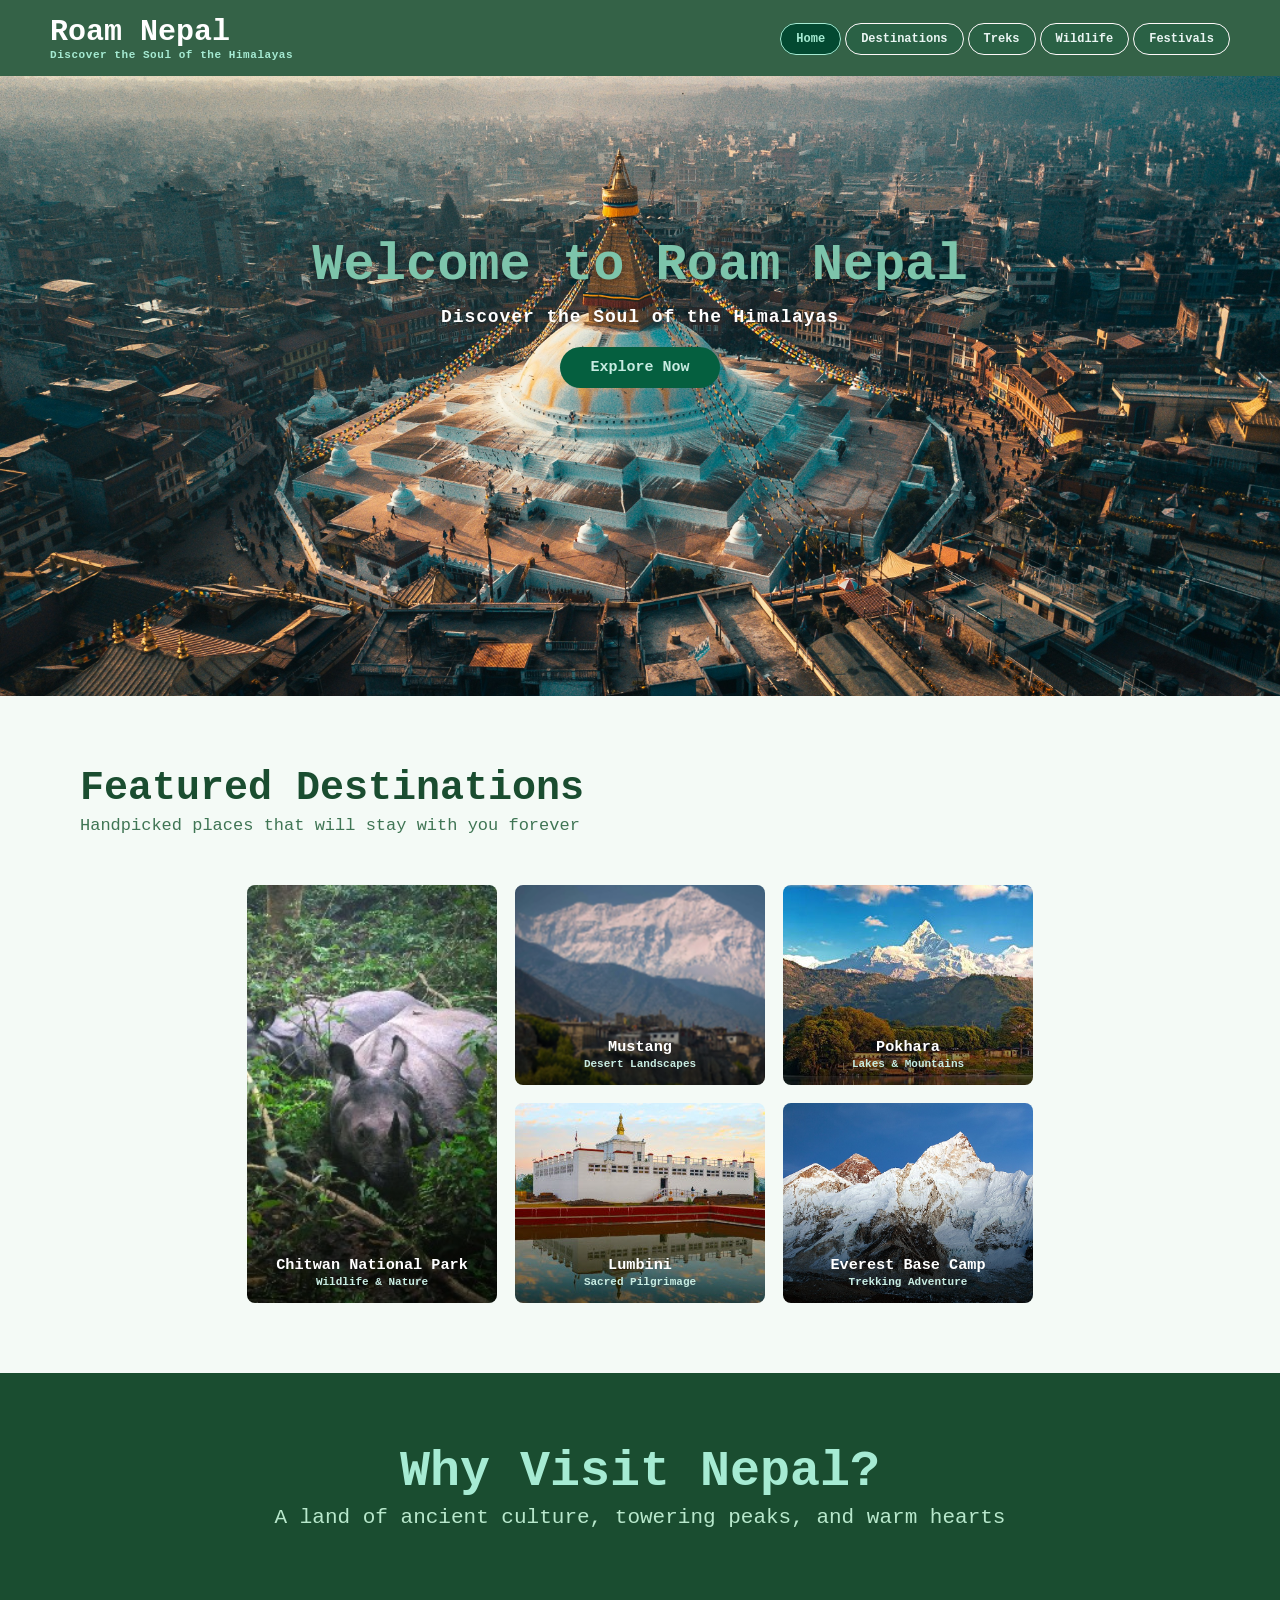
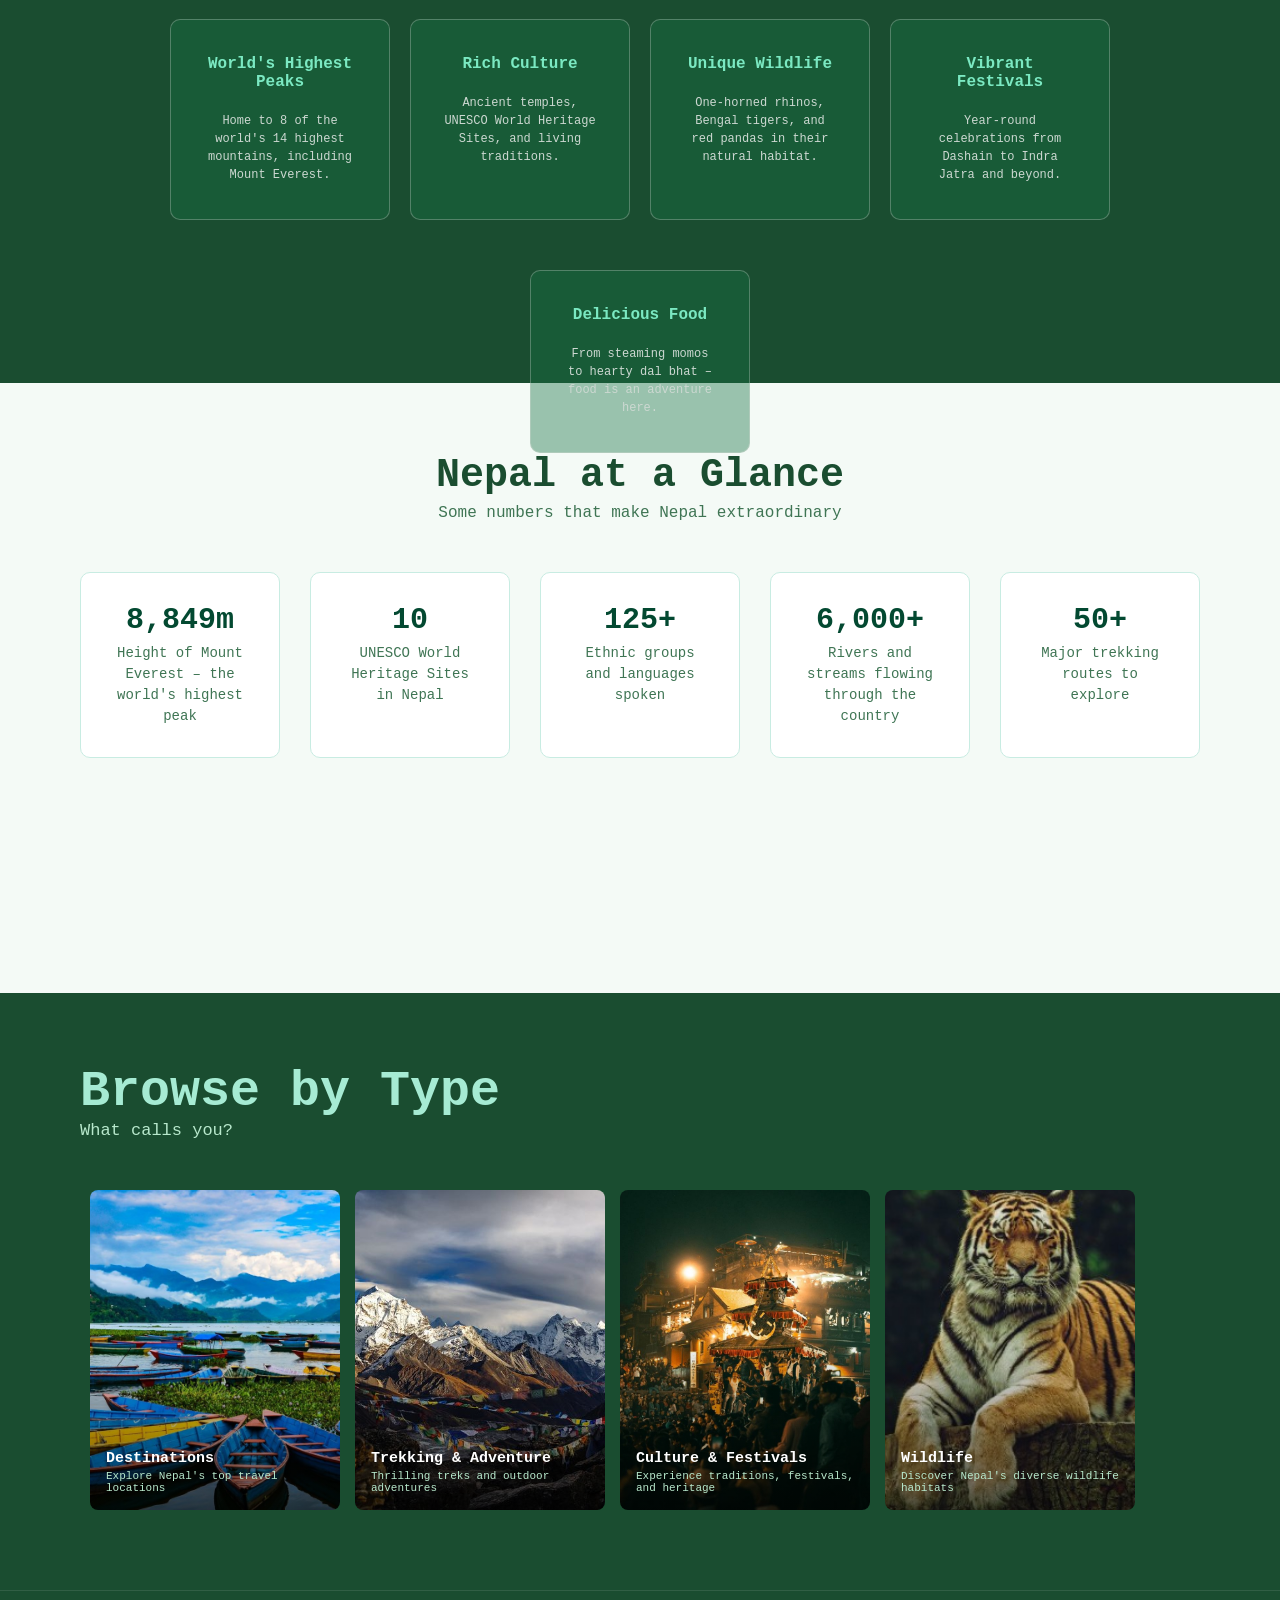
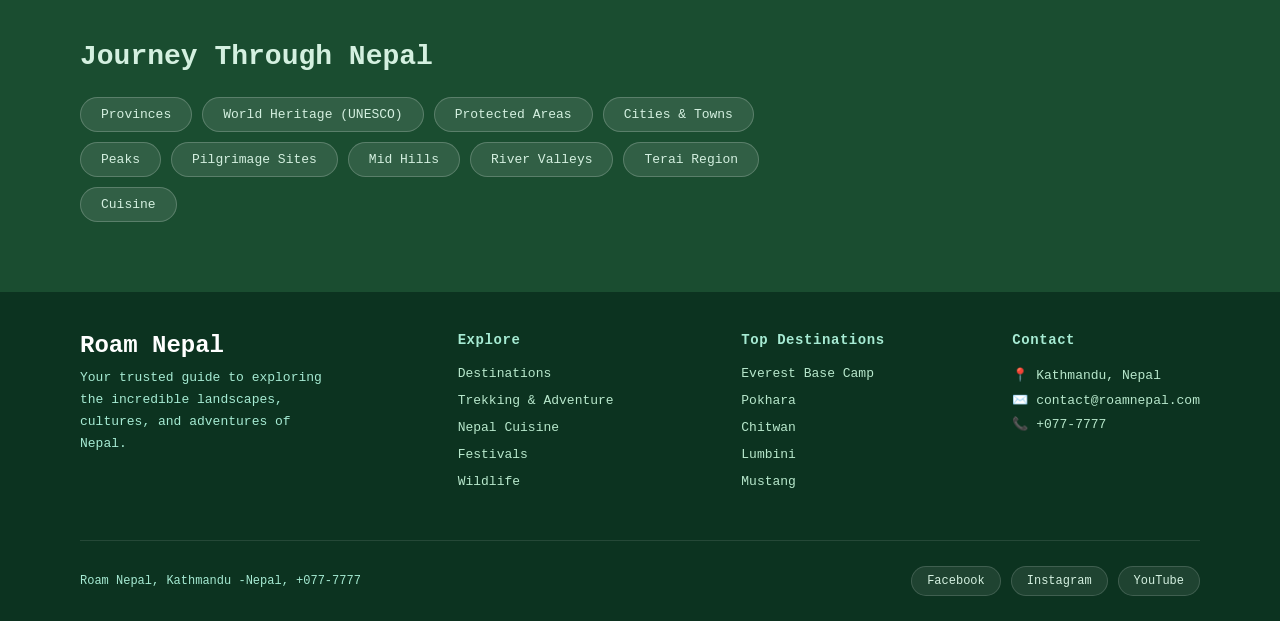
==== commit 9ddaf6e7: "wildlife page added" ====
--- a/index.html
+++ b/index.html
@@ -19,7 +19,7 @@
             <li><a href="index.html" class="active">Home</a></li>
             <li><a href="destinations.html">Destinations</a></li>
             <li><a href="treks.html">Treks</a></li>
-            <li><a href="cuisine.html">Cuisine</a></li>
+            <li><a href="wildlife.html">Wildlife</a></li>
             <li><a href="festivals.html">Festivals</a></li>
         </ul>
     </nav>
@@ -81,27 +81,27 @@
         <p>A land of ancient culture, towering peaks, and warm hearts</p>
         <div class="why_cards">
             <div class="why_card">
-                <div class="why_card_icon">🏔️</div>
+                
                 <h3>World's Highest Peaks</h3>
                 <p>Home to 8 of the world's 14 highest mountains, including Mount Everest.</p>
             </div>
             <div class="why_card">
-                <div class="why_card_icon">🛕</div>
+                
                 <h3>Rich Culture</h3>
                 <p>Ancient temples, UNESCO World Heritage Sites, and living traditions.</p>
             </div>
             <div class="why_card">
-                <div class="why_card_icon">🦏</div>
+                
                 <h3>Unique Wildlife</h3>
                 <p>One-horned rhinos, Bengal tigers, and red pandas in their natural habitat.</p>
             </div>
             <div class="why_card">
-                <div class="why_card_icon">🎉</div>
+                
                 <h3>Vibrant Festivals</h3>
                 <p>Year-round celebrations from Dashain to Indra Jatra and beyond.</p>
             </div>
             <div class="why_card">
-                <div class="why_card_icon">🍜</div>
+                
                 <h3>Delicious Food</h3>
                 <p>From steaming momos to hearty dal bhat – food is an adventure here.</p>
             </div>
@@ -166,7 +166,7 @@
                 </div>
 
             </a>
-            <a href="cuisine.html" class="category_4">
+            <a href="wildlife.html" class="category_4">
                 <div class="category_text">
                     <h3>Wildlife</h3>
                     <p>Discover Nepal's diverse wildlife habitats</p>
@@ -199,7 +199,7 @@
 
     <footer>
         <div class="footer_top">
-            <div class="footer_brand">
+            <div class="footer_title">
                 <h2>Roam Nepal</h2>
                 <p>Your trusted guide to exploring the incredible landscapes, cultures, and adventures of Nepal.</p>
             </div>
@@ -210,6 +210,7 @@
                     <li><a href="treks.html">Trekking & Adventure</a></li>
                     <li><a href="cuisine.html">Nepal Cuisine</a></li>
                     <li><a href="festivals.html">Festivals</a></li>
+                    <li><a href="wildlife.html">Wildlife</a></li>
                 </ul>
             </div>
             <div class="footer_col">
--- a/style.css
+++ b/style.css
@@ -333,19 +333,23 @@
 .why_nepal_section {
     background-color: #1a4d30;
     padding: 70px 80px;
+    height: 610px;
+    text-align: center;
 }
 
 .why_nepal_section h1 {
     color: #a6ebd3;
-    font-size: 40px;
+    font-size: 50px;
     font-weight: 900;
     margin-bottom: 6px;
 }
 
 .why_nepal_section > p {
     color: #b8e8cc;
-    font-size: 16px;
-    margin-bottom: 50px;
+    font-size: 21px;
+    margin-bottom: 80px;
+
+
 }
 
 .why_cards {
@@ -353,37 +357,39 @@
     gap: 20px;
     flex-wrap: wrap;
     justify-content: center;
+
 }
 
 .why_card {
-    background-color: rgba(255, 255, 255, 0.07);
-    border: 1px solid rgba(255, 255, 255, 0.15);
+    background-color: rgba(24, 114, 66, 0.407);
+    border: 1px solid rgba(226, 221, 221, 0.296);
     border-radius: 10px;
     padding: 35px 30px;
     width: 220px;
     text-align: center;
     transition: 0.3s;
+    margin-top: 10px;
+    margin-bottom: 20px;
 }
 
 .why_card:hover {
-    background-color: rgba(255, 255, 255, 0.12);
+    background-color: rgba(24, 114, 66, 0.407);
     transform: translateY(-4px);
-}
-
-.why_card_icon {
-    font-size: 40px;
-    margin-bottom: 14px;
-}
+    border-color: rgba(10, 128, 53, 0.127);
+}
+
+
 
 .why_card h3 {
-    color: #a6ebd3;
-    font-size: 15px;
-    font-weight: 700;
+    padding-bottom: 20px;
+    color: #7be9c2;
+    font-size: 16px;
+    font-weight: 900;
     margin-bottom: 1px;
 }
 
 .why_card p {
-    color: #b8e8cc;
+    color: #ccd8d1;
     font-size: 12px;
     line-height: 1.5;
 }
@@ -393,6 +399,7 @@
     background-color: #f4faf6;
     padding: 70px 80px;
     text-align: center;
+    height: 610px;
 }
 
 .nepal_facts_section h1 {
@@ -420,7 +427,7 @@
     border: 1px solid #c8ece2;
     border-radius: 10px;
     padding: 30px 35px;
-    width: 180px;
+    width: 200px;
     transition: 0.3s;
 }
 
@@ -430,14 +437,14 @@
 }
 
 .fact_number {
-    font-size: 36px;
+    font-size: 30px;
     font-weight: 900;
     color: #034931;
     margin-bottom: 6px;
 }
 
 .fact_label {
-    font-size: 12px;
+    font-size: 14px;
     color: #3f7554;
     line-height: 1.5;
 }
@@ -483,6 +490,8 @@
 .category_2,
 .category_3,
 .category_4 {
+    display: flex;
+    flex-wrap: wrap;
     position: relative;
     background-size: cover;
     background-position: center;
@@ -583,7 +592,7 @@
 
 footer {
     background-color: #0c3320;
-    padding: 60px 80px 30px;
+    padding: 40px 80px 25px;
     color: #b8e8cc;
 }
 
@@ -595,13 +604,13 @@
     flex-wrap: wrap;
 }
 
-.footer_brand h2 {
+.footer_title h2 {
     color: #ffffff;
     font-size: 24px;
     margin-bottom: 8px;
 }
 
-.footer_brand p {
+.footer_title p {
     font-size: 13px;
     color: #a6ebd3;
     line-height: 1.7;
@@ -685,8 +694,91 @@
 
 
 
-
-
-
-
-
+         
+
+
+
+
+
+
+
+
+
+
+
+
+
+
+
+
+
+
+
+
+
+
+
+
+
+
+
+
+
+
+
+
+
+
+
+
+
+
+
+
+
+
+
+
+
+
+
+
+
+
+
+
+
+
+
+
+
+
+
+
+
+
+
+
+
+
+
+
+
+
+
+
+
+
+
+
+
+
+
+
+
+
+
+
+
+
+
